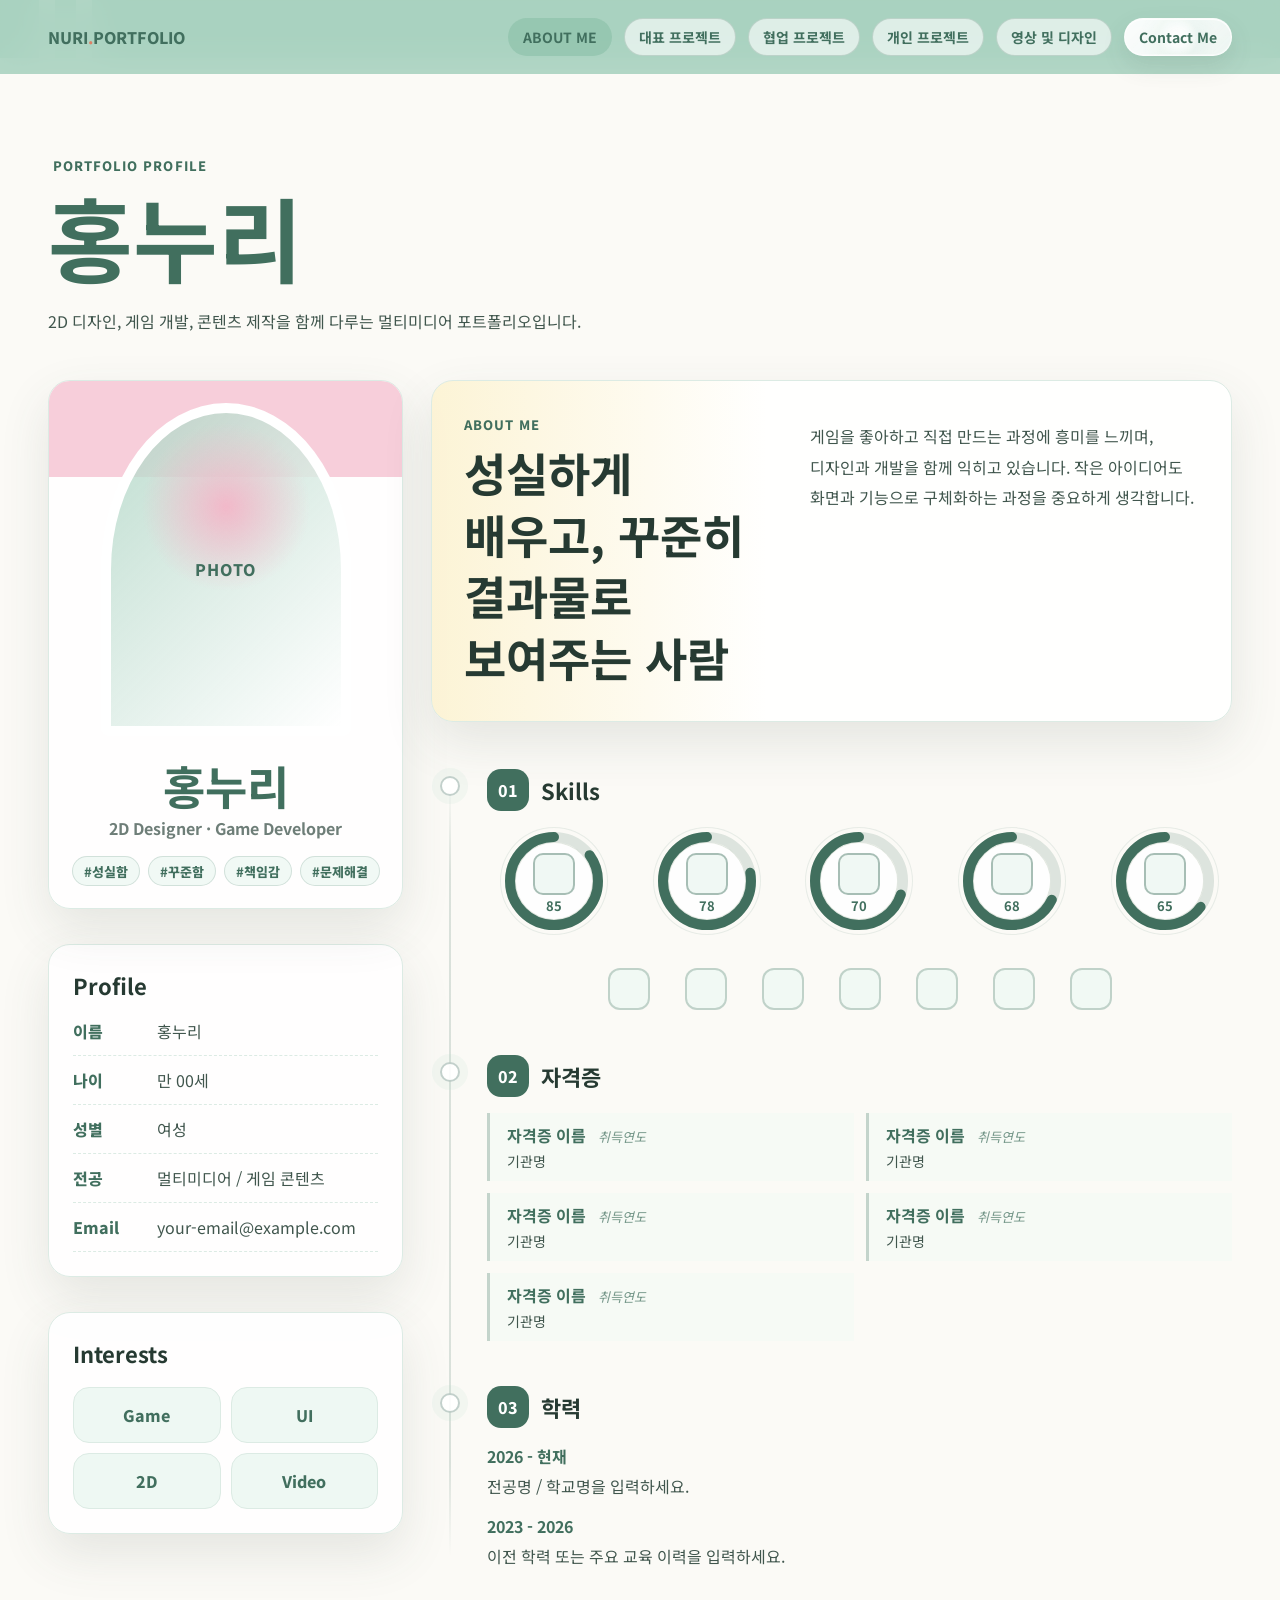
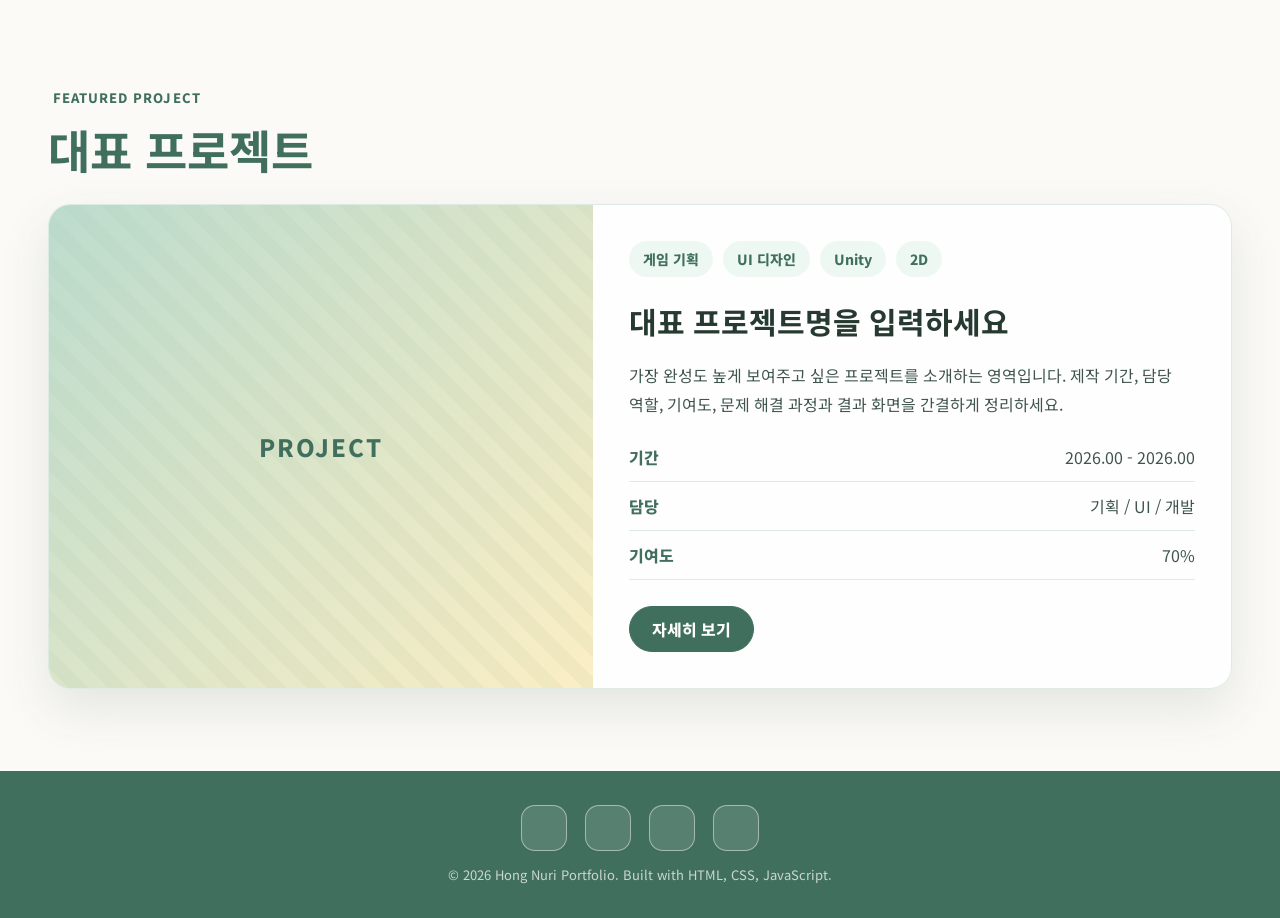
==== index.html @ 56e3cda2 "git init" ====
<!DOCTYPE html>
<html lang="ko">
<head>
  <meta charset="UTF-8" />
  <meta name="viewport" content="width=device-width, initial-scale=1.0" />
  <title>홍누리 Portfolio</title>
  <link rel="stylesheet" href="style.css" />
  <script src="script.js" defer></script>
</head>
<body>
  <header class="site-header" id="top">
    <nav class="nav">
      <a href="index.html" class="logo">NURI<span>.</span>PORTFOLIO</a>
      <button class="menu-toggle" type="button" aria-label="메뉴 열기">Menu</button>
      <ul class="nav-list">
        <li><a href="aboutMe.html" class="about-link">ABOUT ME</a></li>
        <li><a href="#featured">대표 프로젝트</a></li>
        <li><a href="team.html">협업 프로젝트</a></li>
        <li><a href="solo.html">개인 프로젝트</a></li>
        <li><a href="media.html">영상 및 디자인</a></li>
        <li><a href="contact.html" class="contact-shine">Contact Me</a></li>
      </ul>
    </nav>
  </header>

  <main>
    <section class="portfolio-board section-inner">
      <div class="board-heading reveal">
        <p class="eyebrow">Portfolio Profile</p>
        <h1>홍누리</h1>
        <p>2D 디자인, 게임 개발, 콘텐츠 제작을 함께 다루는 멀티미디어 포트폴리오입니다.</p>
      </div>

      <div class="profile-layout">
        <aside class="profile-column reveal" aria-label="인적사항">
          <div class="photo-card">
            <div class="photo-frame">
              <span>PHOTO</span>
            </div>
            <h2>홍누리</h2>
            <p class="role">2D Designer · Game Developer</p>
            <div class="profile-keywords" aria-label="성격 키워드">
              <span>#성실함</span>
              <span>#꾸준함</span>
              <span>#책임감</span>
              <span>#문제해결</span>
            </div>
          </div>

          <section class="side-card">
            <h3>Profile</h3>
            <dl class="profile-list">
              <div>
                <dt>이름</dt>
                <dd>홍누리</dd>
              </div>
              <div>
                <dt>나이</dt>
                <dd>만 00세</dd>
              </div>
              <div>
                <dt>성별</dt>
                <dd>여성</dd>
              </div>
              <div>
                <dt>전공</dt>
                <dd>멀티미디어 / 게임 콘텐츠</dd>
              </div>
              <div>
                <dt>Email</dt>
                <dd>your-email@example.com</dd>
              </div>
            </dl>
          </section>

          <section class="side-card interests">
            <h3>Interests</h3>
            <div class="icon-grid">
              <span>Game</span>
              <span>UI</span>
              <span>2D</span>
              <span>Video</span>
            </div>
          </section>
        </aside>

        <section class="content-column" aria-label="포트폴리오 요약">
          <article class="intro-card reveal">
            <div>
              <p class="eyebrow">About Me</p>
              <h2>성실하게 배우고, 꾸준히 결과물로 보여주는 사람</h2>
            </div>
            <p>
              게임을 좋아하고 직접 만드는 과정에 흥미를 느끼며, 디자인과 개발을 함께 익히고 있습니다.
              작은 아이디어도 화면과 기능으로 구체화하는 과정을 중요하게 생각합니다.
            </p>
          </article>

          <div class="profile-trail">
            <article class="trail-item skills reveal">
              <div class="card-title">
                <span>01</span>
                <h3>Skills</h3>
              </div>
              <div class="skill-rings" aria-label="프로그램별 스킬 숙련도">
                <div class="skill-ring" data-value="85">
                  <div class="ring-graph">
                    <svg class="ring-svg" viewBox="0 0 108 108" aria-hidden="true">
                      <circle class="ring-track" cx="54" cy="54" r="44"></circle>
                      <circle class="ring-progress" cx="54" cy="54" r="44"></circle>
                    </svg>
                    <span class="skill-icon"></span>
                    <b>85</b>
                  </div>
                </div>
                <div class="skill-ring" data-value="78">
                  <div class="ring-graph">
                    <svg class="ring-svg" viewBox="0 0 108 108" aria-hidden="true">
                      <circle class="ring-track" cx="54" cy="54" r="44"></circle>
                      <circle class="ring-progress" cx="54" cy="54" r="44"></circle>
                    </svg>
                    <span class="skill-icon"></span>
                    <b>78</b>
                  </div>
                </div>
                <div class="skill-ring" data-value="70">
                  <div class="ring-graph">
                    <svg class="ring-svg" viewBox="0 0 108 108" aria-hidden="true">
                      <circle class="ring-track" cx="54" cy="54" r="44"></circle>
                      <circle class="ring-progress" cx="54" cy="54" r="44"></circle>
                    </svg>
                    <span class="skill-icon"></span>
                    <b>70</b>
                  </div>
                </div>
                <div class="skill-ring" data-value="68">
                  <div class="ring-graph">
                    <svg class="ring-svg" viewBox="0 0 108 108" aria-hidden="true">
                      <circle class="ring-track" cx="54" cy="54" r="44"></circle>
                      <circle class="ring-progress" cx="54" cy="54" r="44"></circle>
                    </svg>
                    <span class="skill-icon"></span>
                    <b>68</b>
                  </div>
                </div>
                <div class="skill-ring" data-value="65">
                  <div class="ring-graph">
                    <svg class="ring-svg" viewBox="0 0 108 108" aria-hidden="true">
                      <circle class="ring-track" cx="54" cy="54" r="44"></circle>
                      <circle class="ring-progress" cx="54" cy="54" r="44"></circle>
                    </svg>
                    <span class="skill-icon"></span>
                    <b>65</b>
                  </div>
                </div>
              </div>
              <div class="skill-icon-row" aria-label="보조 프로그램 아이콘">
                <span class="tool-icon"></span>
                <span class="tool-icon"></span>
                <span class="tool-icon"></span>
                <span class="tool-icon"></span>
                <span class="tool-icon"></span>
                <span class="tool-icon"></span>
                <span class="tool-icon"></span>
              </div>
            </article>

            <article class="trail-item reveal">
              <div class="card-title">
                <span>02</span>
                <h3>자격증</h3>
              </div>
              <ul class="cert-list">
                <li>
                  <strong>자격증 이름</strong>
                  <span>취득연도</span>
                  <em>기관명</em>
                </li>
                <li>
                  <strong>자격증 이름</strong>
                  <span>취득연도</span>
                  <em>기관명</em>
                </li>
                <li>
                  <strong>자격증 이름</strong>
                  <span>취득연도</span>
                  <em>기관명</em>
                </li>
                <li>
                  <strong>자격증 이름</strong>
                  <span>취득연도</span>
                  <em>기관명</em>
                </li>
                <li>
                  <strong>자격증 이름</strong>
                  <span>취득연도</span>
                  <em>기관명</em>
                </li>
              </ul>
            </article>

            <article class="trail-item reveal">
              <div class="card-title">
                <span>03</span>
                <h3>학력</h3>
              </div>
              <ul class="clean-list">
                <li>
                  <strong>2026 - 현재</strong>
                  <span>전공명 / 학교명을 입력하세요.</span>
                </li>
                <li>
                  <strong>2023 - 2026</strong>
                  <span>이전 학력 또는 주요 교육 이력을 입력하세요.</span>
                </li>
              </ul>
            </article>

          </div>
        </section>
      </div>
    </section>

    <section class="featured-section section-inner reveal" id="featured">
      <div class="section-title">
        <p class="eyebrow">Featured Project</p>
        <h2>대표 프로젝트</h2>
      </div>
      <article class="featured-card">
        <div class="project-preview">
          <span>PROJECT</span>
        </div>
        <div class="project-content">
          <div class="chip-row">
            <span>게임 기획</span>
            <span>UI 디자인</span>
            <span>Unity</span>
            <span>2D</span>
          </div>
          <h3>대표 프로젝트명을 입력하세요</h3>
          <p>
            가장 완성도 높게 보여주고 싶은 프로젝트를 소개하는 영역입니다.
            제작 기간, 담당 역할, 기여도, 문제 해결 과정과 결과 화면을 간결하게 정리하세요.
          </p>
          <dl class="project-meta">
            <div>
              <dt>기간</dt>
              <dd>2026.00 - 2026.00</dd>
            </div>
            <div>
              <dt>담당</dt>
              <dd>기획 / UI / 개발</dd>
            </div>
            <div>
              <dt>기여도</dt>
              <dd>70%</dd>
            </div>
          </dl>
          <button class="btn primary detail-btn" type="button" data-project="featured">자세히 보기</button>
        </div>
      </article>
    </section>
  </main>

  <footer class="footer">
    <div class="footer-icons" aria-label="연락 링크">
      <button class="footer-icon copy-email" type="button" data-email="your-email@example.com" aria-label="이메일 복사"></button>
      <a class="footer-icon" href="#" aria-label="링크 1"></a>
      <a class="footer-icon" href="#" aria-label="링크 2"></a>
      <a class="footer-icon" href="#" aria-label="링크 3"></a>
    </div>
    <p class="copy-message" aria-live="polite"></p>
    <p class="copyright">© 2026 Hong Nuri Portfolio. Built with HTML, CSS, JavaScript.</p>
  </footer>

  <div class="modal" aria-hidden="true">
    <div class="modal-content" role="dialog" aria-modal="true" aria-labelledby="modal-title">
      <button class="modal-close" type="button" aria-label="닫기">×</button>
      <h2 id="modal-title">대표 프로젝트 상세</h2>
      <p>
        이곳에는 대표 프로젝트의 기획 의도, 제작 과정, 본인이 맡은 역할, 문제 해결 경험,
        결과 이미지와 회고를 정리하면 좋습니다.
      </p>
    </div>
  </div>
</body>
</html>
---- style.css ----
@import url('https://fonts.googleapis.com/css2?family=Noto+Sans+KR:wght@300;400;500;700;800&display=swap');

:root {
  --mint: #a9d2c0;
  --deep: #416f5e;
  --dark: #263a32;
  --text: #40564d;
  --soft: #eef8f3;
  --cream: #fbfaf6;
  --pink: #f3b6c8;
  --yellow: #f6dc81;
  --lavender: #bfc3e8;
  --line: #dcebe4;
  --white: #ffffff;
  --shadow: 0 20px 50px rgba(64, 86, 77, 0.12);
}

* {
  box-sizing: border-box;
}

::selection {
  background: rgba(38, 58, 50, 0.82);
  color: var(--white);
}

html {
  scroll-behavior: smooth;
}

body {
  margin: 0;
  font-family: 'Noto Sans KR', sans-serif;
  color: var(--text);
  background:
    linear-gradient(90deg, var(--mint) 0 39px, transparent 39px 55px, var(--mint) 55px 76px, transparent 76px 92px, var(--mint) 92px 100%) top / 100% 58px no-repeat,
    var(--cream);
  word-break: keep-all;
}

a {
  color: inherit;
  text-decoration: none;
}

button {
  font: inherit;
}

.site-header {
  position: sticky;
  top: 0;
  z-index: 20;
  background: rgba(169, 210, 192, 0.88);
  backdrop-filter: blur(16px);
}

.nav {
  display: flex;
  align-items: center;
  justify-content: space-between;
  max-width: 1240px;
  margin: 0 auto;
  padding: 18px 28px;
}

.logo {
  color: var(--deep);
  font-weight: 800;
  letter-spacing: 0;
}

.logo span {
  color: #de8065;
}

.nav-list {
  display: flex;
  gap: 12px;
  margin: 0;
  padding: 0;
  list-style: none;
  font-size: 14px;
  font-weight: 700;
}

.nav-list a {
  display: inline-flex;
  align-items: center;
  min-height: 38px;
  padding: 0 14px;
  border: 1px solid rgba(65, 111, 94, 0.22);
  border-radius: 999px;
  background: rgba(255, 255, 255, 0.62);
  color: var(--deep);
}

.nav-list a:hover {
  background: var(--white);
  box-shadow: 0 10px 22px rgba(64, 86, 77, 0.12);
}

.nav-list .about-link {
  border-color: transparent;
  background: rgba(143, 194, 171, 0.72);
  color: var(--deep);
}

.nav-list .about-link:hover {
  background: rgba(133, 184, 161, 0.82);
  color: var(--deep);
}

.nav-list .contact-shine {
  position: relative;
  overflow: hidden;
  border-color: rgba(255, 255, 255, 0.72);
  background:
    radial-gradient(
      circle at var(--shine-x, 50%) var(--shine-y, 50%),
      rgba(255, 255, 255, 1) 0,
      rgba(255, 255, 255, 0.82) 18%,
      rgba(255, 255, 255, 0.46) 36%,
      rgba(255, 255, 255, 0.64) 68%
    ),
    linear-gradient(135deg, rgba(255, 255, 255, 0.86), rgba(255, 255, 255, 0.42));
  color: var(--deep);
  box-shadow:
    inset 0 1px 0 rgba(255, 255, 255, 0.95),
    inset 0 -1px 0 rgba(255, 255, 255, 0.38),
    0 10px 24px rgba(64, 86, 77, 0.12);
}

.nav-list .contact-shine::after {
  content: '';
  position: absolute;
  inset: -45%;
  background: linear-gradient(
    115deg,
    transparent 38%,
    rgba(255, 255, 255, 0.83) 48%,
    transparent 58%
  );
  transform: translateX(-58%) rotate(8deg);
  animation: contactGlint 3.2s ease-in-out infinite;
  pointer-events: none;
}

.nav-list .contact-shine:hover {
  background:
    radial-gradient(
      circle at var(--shine-x, 50%) var(--shine-y, 50%),
      rgba(255, 255, 255, 1) 0,
      rgba(255, 255, 255, 0.92) 22%,
      rgba(255, 255, 255, 0.55) 46%,
      rgba(255, 255, 255, 0.78) 78%
    ),
    linear-gradient(135deg, rgba(255, 255, 255, 0.96), rgba(255, 255, 255, 0.5));
  box-shadow:
    inset 0 1px 0 rgba(255, 255, 255, 1),
    inset 0 -1px 0 rgba(255, 255, 255, 0.45),
    0 12px 30px rgba(64, 86, 77, 0.16);
}

@keyframes contactGlint {
  0%,
  58% {
    transform: translateX(-58%) rotate(8deg);
    opacity: 0;
  }

  68% {
    opacity: 0.77;
  }

  100% {
    transform: translateX(58%) rotate(8deg);
    opacity: 0;
  }
}

.menu-toggle {
  display: none;
  min-height: 38px;
  border: 1px solid rgba(65, 111, 94, 0.24);
  border-radius: 999px;
  background: var(--white);
  color: var(--deep);
  cursor: pointer;
  font-weight: 800;
}

.section-inner {
  max-width: 1240px;
  margin: 0 auto;
  padding: 82px 28px;
}

.portfolio-board {
  min-height: auto;
  padding-bottom: clamp(34px, 5vw, 70px);
}

.board-heading {
  margin-bottom: 44px;
}

.eyebrow {
  margin: 0 0 15px 5px;
  color: var(--deep);
  font-size: 13px;
  font-weight: 800;
  letter-spacing: 0.08em;
  text-transform: uppercase;
}

h1,
h2,
h3,
p {
  margin-top: 0;
}

h1 {
  margin-bottom: 25px;
  color: var(--deep);
  font-size: clamp(56px, 9vw, 92px);
  line-height: 1;
  letter-spacing: 0;
}

h2 {
  color: var(--dark);
  font-size: clamp(28px, 4vw, 46px);
  line-height: 1.18;
  letter-spacing: 0;
}

h3 {
  margin-bottom: 18px;
  color: var(--dark);
  font-size: 22px;
  letter-spacing: 0;
}

.board-heading p:last-child,
.intro-card p,
.project-content p {
  max-width: 760px;
  line-height: 1.8;
}

.profile-layout {
  display: grid;
  grid-template-columns: 355px 1fr;
  gap: 28px;
  align-items: start;
}

.profile-column,
.content-column {
  display: grid;
  gap: 35px;
}

.photo-card,
.side-card,
.intro-card,
.featured-card,
.modal-content {
  border: 1px solid var(--line);
  border-radius: 22px;
  background: rgba(255, 255, 255, 0.9);
  box-shadow: var(--shadow);
}

.photo-card {
  position: relative;
  overflow: hidden;
  padding: 22px;
  text-align: center;
}

.photo-card::before {
  content: '';
  position: absolute;
  inset: 0 0 auto;
  height: 96px;
  background: var(--pink);
  opacity: 0.65;
}

.photo-frame {
  position: relative;
  z-index: 1;
  display: grid;
  place-items: center;
  width: min(100%, 250px);
  aspect-ratio: 3 / 4;
  margin: 0 auto 22px;
  border: 10px solid var(--white);
  border-radius: 50% 50% 8px 8px;
  background:
    radial-gradient(circle at 50% 30%, rgba(243, 182, 200, 0.95), transparent 34%),
    linear-gradient(135deg, rgba(169, 210, 192, 0.75), rgba(255, 255, 255, 0.96));
  color: var(--deep);
  font-weight: 800;
  letter-spacing: 0.08em;
}

.photo-card h2 {
  margin-bottom: 4px;
  color: var(--deep);
}

.role {
  margin: 0;
  color: #6e7e78;
  font-weight: 700;
}

.profile-keywords {
  display: flex;
  flex-wrap: nowrap;
  justify-content: center;
  gap: 8px;
  margin-top: 16px;
  white-space: nowrap;
}

.profile-keywords span {
  display: inline-flex;
  align-items: center;
  min-height: 30px;
  padding: 0 11px;
  border: 1px solid rgba(65, 111, 94, 0.18);
  border-radius: 999px;
  background: rgba(238, 248, 243, 0.82);
  color: var(--deep);
  font-size: 13px;
  font-weight: 800;
}

@media (max-width: 420px) {
  .profile-keywords {
    gap: 5px;
  }

  .profile-keywords span {
    min-height: 28px;
    padding: 0 8px;
    font-size: 12px;
  }
}

.side-card {
  padding: 24px;
}

.profile-list {
  display: grid;
  gap: 12px;
  margin: 0;
}

.profile-list div {
  display: grid;
  grid-template-columns: 70px 1fr;
  gap: 14px;
  padding-bottom: 12px;
  border-bottom: 1px dashed var(--line);
}

.profile-list dt {
  color: var(--deep);
  font-weight: 800;
}

.profile-list dd {
  margin: 0;
}

.icon-grid {
  display: grid;
  grid-template-columns: repeat(2, 1fr);
  gap: 10px;
}

.icon-grid span {
  display: grid;
  place-items: center;
  min-height: 56px;
  border: 1px solid var(--line);
  border-radius: 16px;
  background: var(--soft);
  color: var(--deep);
  font-weight: 800;
}

.intro-card {
  display: grid;
  grid-template-columns: 0.9fr 1.1fr;
  gap: 28px;
  align-items: start;
  padding: 32px;
  background:
    linear-gradient(90deg, rgba(246, 220, 129, 0.32), transparent 42%),
    rgba(255, 255, 255, 0.92);
}

.intro-card h2 {
  margin-bottom: 0;
  padding-top: 6px;
  line-height: 1.34;
}

.intro-card p {
  margin: 0;
}

.intro-card > p {
  padding-top: 8px;
  line-height: 1.92;
}

.profile-trail {
  position: relative;
  display: grid;
  gap: 37px;
  padding: 10px 0 12px 56px;
}

.profile-trail::before {
  content: '';
  position: absolute;
  left: 18px;
  top: 24px;
  bottom: 30px;
  width: 2px;
  border-radius: 999px;
  background: linear-gradient(
    180deg,
    rgba(65, 111, 94, 0),
    rgba(65, 111, 94, 0.18) 12%,
    rgba(65, 111, 94, 0.18) 88%,
    rgba(65, 111, 94, 0)
  );
}

.trail-item {
  position: relative;
  padding: 2px 0 6px;
}

.trail-item::before {
  content: '';
  position: absolute;
  left: -47px;
  top: 9px;
  width: 16px;
  height: 16px;
  border: 2px solid rgba(65, 111, 94, 0.32);
  border-radius: 50%;
  background: rgba(255, 255, 255, 0.88);
  box-shadow: 0 0 0 8px rgba(169, 210, 192, 0.12);
}

.card-title {
  display: flex;
  align-items: center;
  gap: 12px;
  margin-bottom: 16px;
}

.card-title span {
  display: grid;
  place-items: center;
  width: 42px;
  height: 42px;
  border-radius: 14px;
  background: var(--deep);
  color: var(--white);
  font-weight: 800;
}

.card-title h3 {
  margin: 0;
}

.trail-item .clean-list,
.trail-item .keyword-row,
.trail-item.skills {
  max-width: 760px;
}

.skill-rings {
  display: grid;
  grid-template-columns: repeat(5, minmax(92px, 1fr));
  gap: 18px;
}

.skill-ring {
  --progress: 0;
  display: grid;
  justify-items: center;
  text-align: center;
}

.ring-graph {
  position: relative;
  width: 108px;
  aspect-ratio: 1;
  display: grid;
  grid-template-rows: auto auto;
  place-items: center;
  align-content: center;
  gap: 8px;
  border-radius: 50%;
  background: var(--cream);
  box-shadow: inset 0 0 0 1px rgba(65, 111, 94, 0.1);
}

.ring-graph::before {
  content: '';
  position: absolute;
  inset: 16px;
  border-radius: 50%;
  background: rgba(255, 255, 255, 0.86);
  box-shadow: 0 0 0 1px rgba(65, 111, 94, 0.14);
}

.ring-svg {
  position: absolute;
  inset: 0;
  width: 100%;
  height: 100%;
}

.ring-track,
.ring-progress {
  fill: none;
  stroke-width: 10;
}

.ring-track {
  stroke: rgba(65, 111, 94, 0.16);
}

.ring-progress {
  stroke: var(--deep);
  stroke-linecap: round;
  transform: rotate(-90deg) scaleY(-1);
  transform-origin: 54px 54px;
}

.skill-icon,
.ring-graph b {
  position: relative;
  z-index: 1;
}

.skill-icon {
  display: grid;
  place-items: center;
  width: 42px;
  aspect-ratio: 1;
  margin-top: 3px;
  border: 2px solid rgba(65, 111, 94, 0.42);
  border-radius: 10px;
  background: rgba(238, 248, 243, 0.88);
  color: var(--deep);
  font-weight: 800;
  line-height: 1;
}

.skill-icon img {
  width: 100%;
  height: 100%;
  object-fit: contain;
  display: block;
}

.ring-graph b {
  color: var(--deep);
  font-size: 13px;
  line-height: 1;
  margin-top: -4px;
}

.skill-icon-row {
  display: flex;
  flex-wrap: wrap;
  justify-content: center;
  gap: 35px;
  margin-top: 33px;
}

.tool-icon {
  display: block;
  width: 42px;
  aspect-ratio: 1;
  border: 2px solid rgba(65, 111, 94, 0.28);
  border-radius: 12px;
  background: rgba(238, 248, 243, 0.72);
}

.tool-icon img {
  width: 100%;
  height: 100%;
  object-fit: contain;
  display: block;
}

.clean-list {
  display: grid;
  gap: 16px;
  margin: 0;
  padding: 0;
  list-style: none;
}

.clean-list li {
  display: grid;
  gap: 6px;
}

.clean-list strong {
  color: var(--deep);
}

.cert-list {
  display: grid;
  grid-template-columns: repeat(2, minmax(0, 1fr));
  gap: 12px;
  margin: 0;
  padding: 0;
  list-style: none;
}

.cert-list li {
  display: flex;
  flex-wrap: wrap;
  gap: 4px 12px;
  align-items: baseline;
  padding: 10px 14px;
  border-left: 3px solid rgba(65, 111, 94, 0.28);
  background: rgba(238, 248, 243, 0.42);
}

.cert-list strong {
  color: var(--deep);
  padding-left: 3px;
}

.cert-list span,
.cert-list em {
  color: var(--text);
  font-size: 14px;
  font-style: normal;
}

.cert-list span {
  color: rgba(65, 111, 94, 0.72);
  font-size: 13px;
  font-style: italic;
  font-weight: 400;
}

.cert-list em {
  flex-basis: 100%;
  padding-left: 3px;
}

.keyword-row,
.chip-row {
  display: flex;
  flex-wrap: wrap;
  gap: 10px;
}

.keyword-row span,
.chip-row span {
  display: inline-flex;
  align-items: center;
  min-height: 36px;
  padding: 0 14px;
  border-radius: 999px;
  background: var(--soft);
  color: var(--deep);
  font-size: 14px;
  font-weight: 800;
}

.featured-section {
  padding-top: clamp(20px, 3vw, 42px);
}

.section-title {
  margin-bottom: 28px;
}

.section-title h2 {
  margin-bottom: 0;
  color: var(--deep);
}

.featured-card {
  display: grid;
  grid-template-columns: 0.92fr 1.08fr;
  overflow: hidden;
}

.project-preview {
  display: grid;
  place-items: center;
  min-height: 430px;
  background:
    linear-gradient(135deg, rgba(169, 210, 192, 0.78), rgba(246, 220, 129, 0.46)),
    repeating-linear-gradient(45deg, transparent, transparent 14px, rgba(65, 111, 94, 0.08) 14px, rgba(65, 111, 94, 0.08) 28px);
  color: var(--deep);
  font-size: 24px;
  font-weight: 800;
  letter-spacing: 0.08em;
}

.project-content {
  padding: 36px;
}

.project-content h3 {
  margin-top: 22px;
  font-size: 30px;
}

.project-meta {
  display: grid;
  gap: 12px;
  margin: 26px 0;
}

.project-meta div {
  display: flex;
  justify-content: space-between;
  gap: 20px;
  padding-bottom: 12px;
  border-bottom: 1px solid var(--line);
}

.project-meta dt {
  color: var(--deep);
  font-weight: 800;
}

.project-meta dd {
  margin: 0;
}

.btn,
.copy-email {
  display: inline-flex;
  align-items: center;
  justify-content: center;
  min-height: 46px;
  padding: 0 22px;
  border: 1px solid var(--deep);
  border-radius: 999px;
  cursor: pointer;
  font-weight: 800;
  transition: transform 0.2s ease, box-shadow 0.2s ease;
}

.btn:hover,
.copy-email:hover {
  transform: translateY(-3px);
  box-shadow: var(--shadow);
}

.primary,
.copy-email {
  background: var(--deep);
  color: var(--white);
}

.footer {
  display: grid;
  justify-items: center;
  gap: 14px;
  padding: 34px 24px;
  background: var(--deep);
  color: var(--white);
}

.footer-icons {
  display: flex;
  align-items: center;
  justify-content: center;
  gap: 18px;
}

.footer-icon {
  display: grid;
  place-items: center;
  width: 46px;
  aspect-ratio: 1;
  padding: 0;
  border: 1px solid rgba(255, 255, 255, 0.45);
  border-radius: 14px;
  background: rgba(255, 255, 255, 0.12);
  cursor: pointer;
  transition: transform 0.2s ease, background 0.2s ease, box-shadow 0.2s ease;
}

.footer-icon:hover {
  transform: translateY(-3px);
  background: rgba(255, 255, 255, 0.2);
  box-shadow: 0 14px 28px rgba(38, 58, 50, 0.28);
}

.footer-icon img {
  width: 100%;
  height: 100%;
  object-fit: contain;
  display: block;
}

.copy-message {
  position: fixed;
  left: 50%;
  bottom: 28px;
  z-index: 60;
  min-height: 42px;
  display: inline-flex;
  align-items: center;
  justify-content: center;
  padding: 0 18px;
  border: 1px solid rgba(255, 255, 255, 0.42);
  border-radius: 999px;
  background: rgba(38, 58, 50, 0.74);
  box-shadow: 0 18px 38px rgba(38, 58, 50, 0.18);
  transform: translate(-50%, 14px);
  opacity: 0;
  pointer-events: none;
  margin: 0;
  color: var(--soft);
  text-align: center;
  font-weight: 800;
  transition: opacity 0.38s ease, transform 0.38s ease;
}

.copy-message.is-visible {
  transform: translate(-50%, 0);
  opacity: 1;
}

.copyright {
  margin: 0;
  color: rgba(255, 255, 255, 0.72);
  font-size: 13px;
}

.modal {
  position: fixed;
  inset: 0;
  z-index: 50;
  display: none;
  align-items: center;
  justify-content: center;
  padding: 24px;
  background: rgba(38, 58, 50, 0.55);
}

.modal.is-open {
  display: flex;
}

.modal-content {
  position: relative;
  width: min(100%, 620px);
  padding: 42px;
}

.modal-content p {
  line-height: 1.8;
}

.modal-close {
  position: absolute;
  top: 18px;
  right: 18px;
  width: 38px;
  height: 38px;
  border: 0;
  border-radius: 50%;
  background: var(--soft);
  color: var(--deep);
  font-size: 24px;
  cursor: pointer;
}

.reveal {
  opacity: 0;
  transform: translateY(26px);
  transition: opacity 0.65s ease, transform 0.65s ease;
}

.reveal.is-visible {
  opacity: 1;
  transform: translateY(0);
}

@media (max-width: 980px) {
  .menu-toggle {
    display: inline-flex;
    align-items: center;
    justify-content: center;
    padding: 0 16px;
  }

  .nav-list {
    position: absolute;
    top: 70px;
    right: 24px;
    display: none;
    flex-direction: column;
    width: min(300px, calc(100vw - 48px));
    padding: 16px;
    border: 1px solid var(--line);
    border-radius: 22px;
    background: var(--white);
    box-shadow: var(--shadow);
  }

  .nav-list.is-open {
    display: flex;
  }

  .profile-layout,
  .intro-card,
  .featured-card {
    grid-template-columns: 1fr;
  }

  .profile-column {
    grid-template-columns: repeat(2, minmax(0, 1fr));
  }

  .photo-card {
    grid-row: span 2;
  }
}

@media (max-width: 680px) {
  body {
    background:
      linear-gradient(180deg, var(--mint) 0 56px, transparent 56px 100%) top / 100% 56px no-repeat,
      var(--cream);
  }

  .nav {
    padding: 14px 18px;
  }

  .section-inner {
    padding: 58px 18px;
  }

  .board-heading {
    margin-bottom: 28px;
  }

  .profile-column,
  .project-meta div {
    flex-direction: column;
    align-items: flex-start;
  }

  .copy-message {
    text-align: left;
  }
}

@media (max-width: 560px) {
  .skill-rings {
    grid-template-columns: repeat(2, minmax(108px, 1fr));
  }

  .cert-list {
    grid-template-columns: 1fr;
  }
}
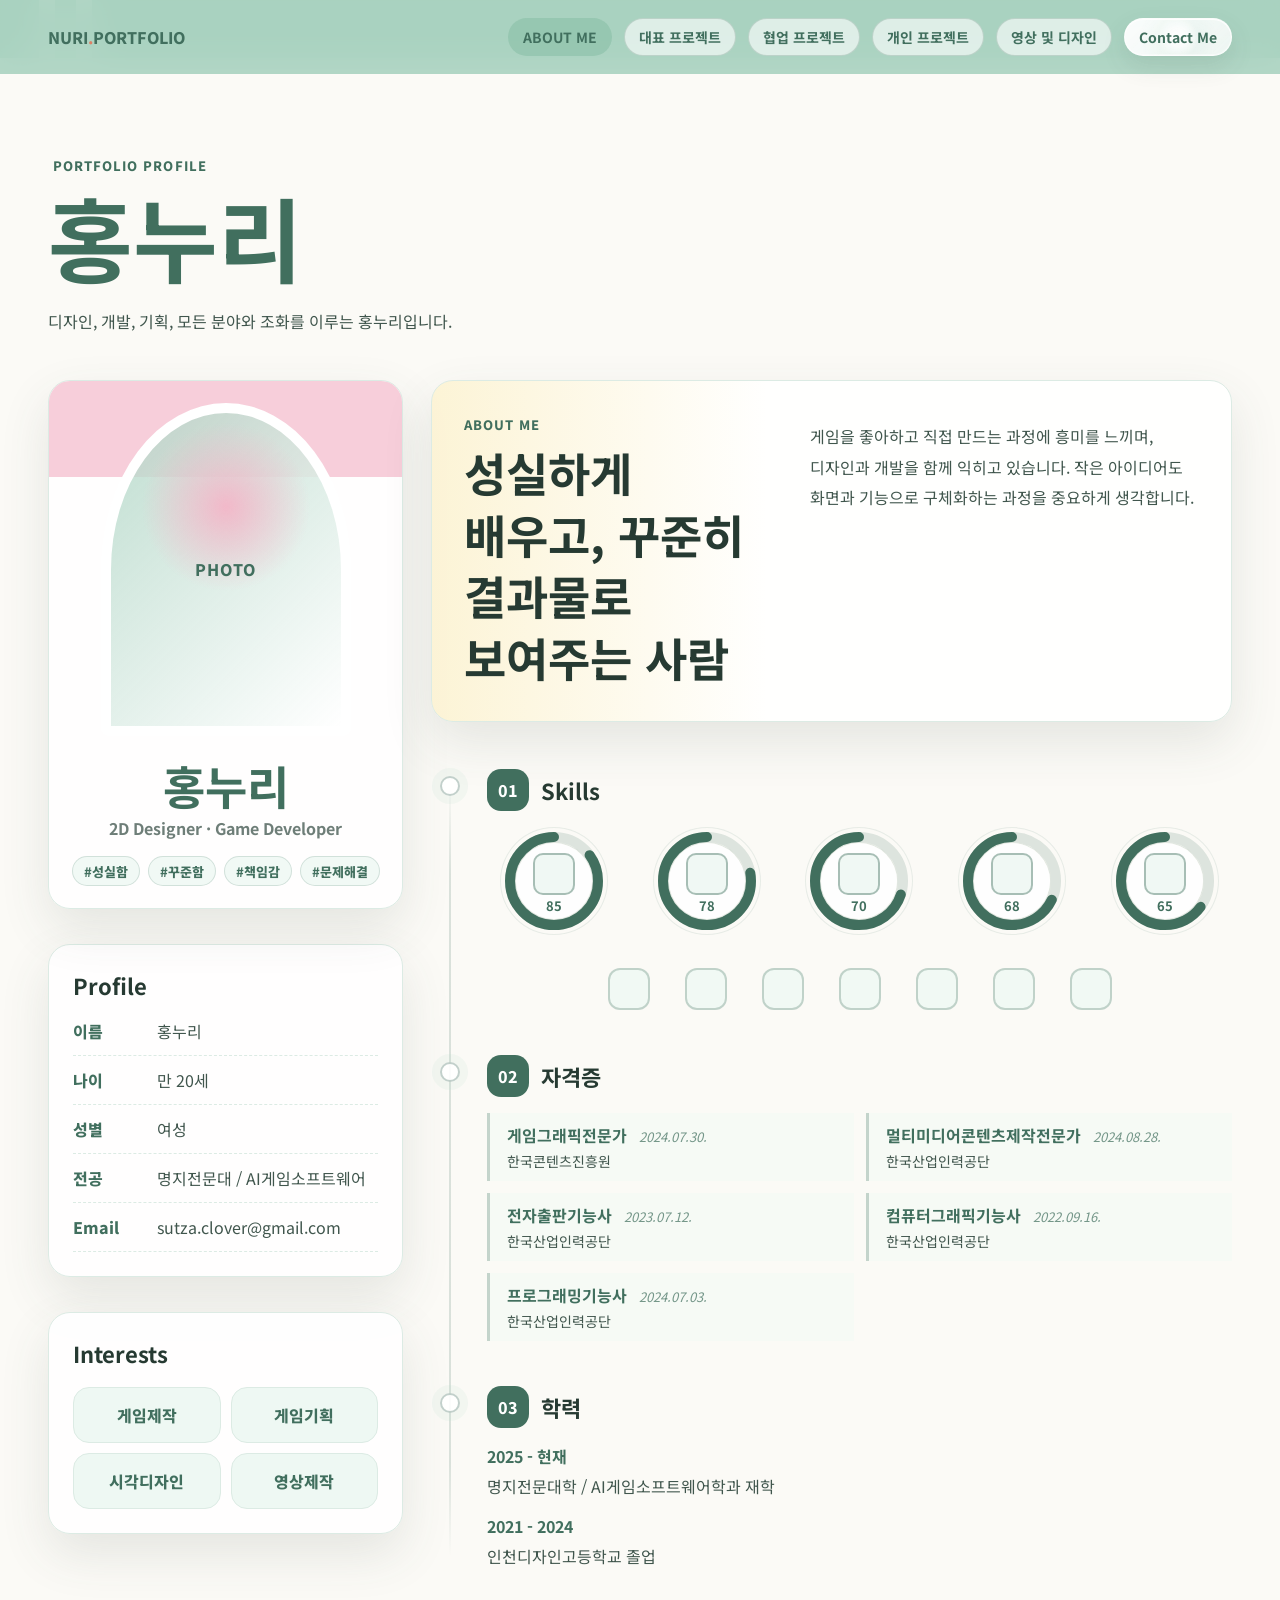
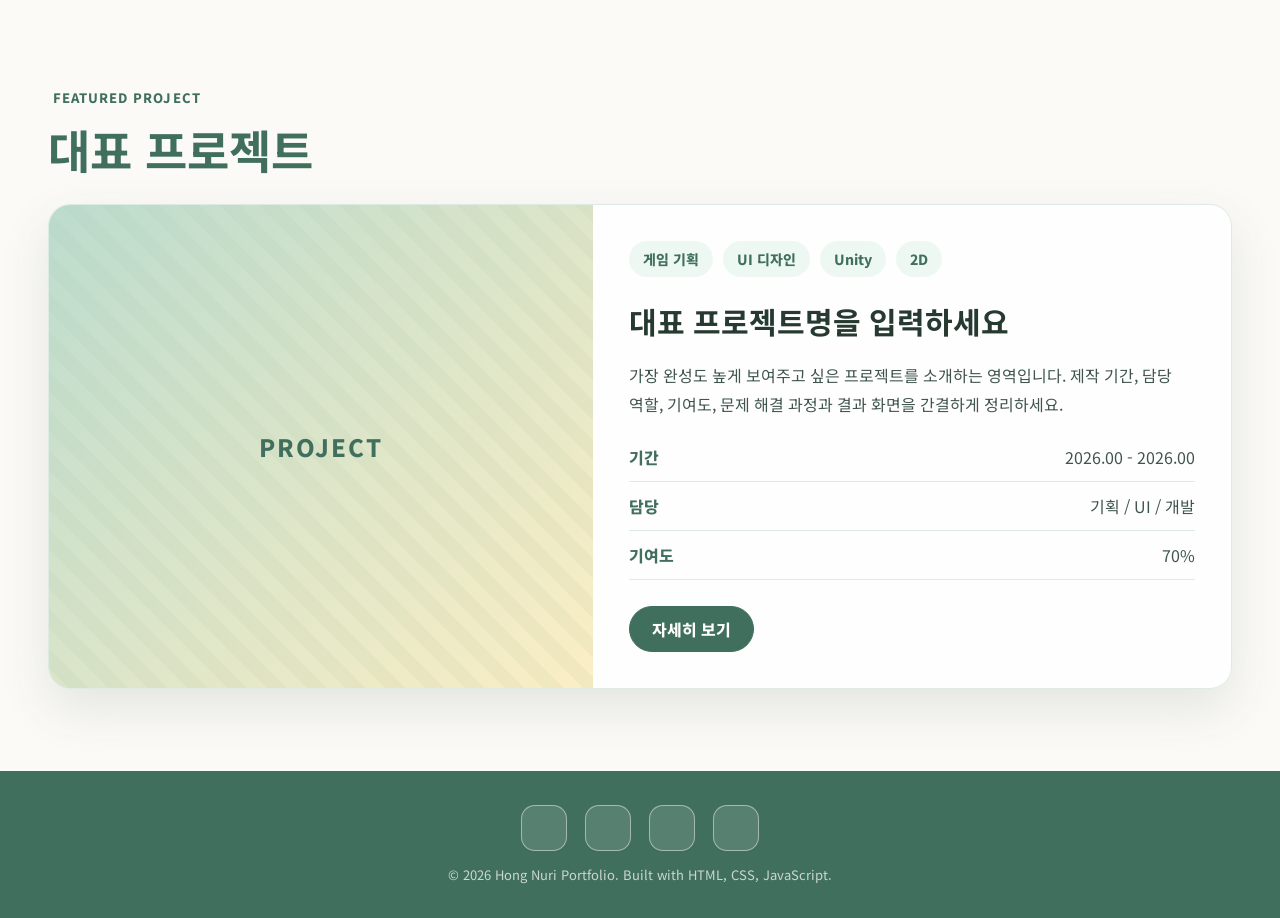
==== commit 74532e9e: "Config_Informatioin" ====
--- a/index.html
+++ b/index.html
@@ -28,7 +28,7 @@
       <div class="board-heading reveal">
         <p class="eyebrow">Portfolio Profile</p>
         <h1>홍누리</h1>
-        <p>2D 디자인, 게임 개발, 콘텐츠 제작을 함께 다루는 멀티미디어 포트폴리오입니다.</p>
+        <p>디자인, 개발, 기획, 모든 분야와 조화를 이루는 홍누리입니다.</p>
       </div>
 
       <div class="profile-layout">
@@ -56,7 +56,7 @@
               </div>
               <div>
                 <dt>나이</dt>
-                <dd>만 00세</dd>
+                <dd>만 20세</dd>
               </div>
               <div>
                 <dt>성별</dt>
@@ -64,11 +64,11 @@
               </div>
               <div>
                 <dt>전공</dt>
-                <dd>멀티미디어 / 게임 콘텐츠</dd>
+                <dd>명지전문대 / AI게임소프트웨어</dd>
               </div>
               <div>
                 <dt>Email</dt>
-                <dd>your-email@example.com</dd>
+                <dd>sutza.clover@gmail.com</dd>
               </div>
             </dl>
           </section>
@@ -76,10 +76,10 @@
           <section class="side-card interests">
             <h3>Interests</h3>
             <div class="icon-grid">
-              <span>Game</span>
-              <span>UI</span>
-              <span>2D</span>
-              <span>Video</span>
+              <span>게임제작</span>
+              <span>게임기획</span>
+              <span>시각디자인</span>
+              <span>영상제작</span>
             </div>
           </section>
         </aside>
@@ -172,29 +172,29 @@
               </div>
               <ul class="cert-list">
                 <li>
-                  <strong>자격증 이름</strong>
-                  <span>취득연도</span>
-                  <em>기관명</em>
-                </li>
-                <li>
-                  <strong>자격증 이름</strong>
-                  <span>취득연도</span>
-                  <em>기관명</em>
-                </li>
-                <li>
-                  <strong>자격증 이름</strong>
-                  <span>취득연도</span>
-                  <em>기관명</em>
-                </li>
-                <li>
-                  <strong>자격증 이름</strong>
-                  <span>취득연도</span>
-                  <em>기관명</em>
-                </li>
-                <li>
-                  <strong>자격증 이름</strong>
-                  <span>취득연도</span>
-                  <em>기관명</em>
+                  <strong>게임그래픽전문가</strong>
+                  <span>2024.07.30.</span>
+                  <em>한국콘텐츠진흥원</em>
+                </li>
+                <li>
+                  <strong>멀티미디어콘텐츠제작전문가</strong>
+                  <span>2024.08.28.</span>
+                  <em>한국산업인력공단</em>
+                </li>
+                <li>
+                  <strong>전자출판기능사</strong>
+                  <span>2023.07.12.</span>
+                  <em>한국산업인력공단</em>
+                </li>
+                <li>
+                  <strong>컴퓨터그래픽기능사</strong>
+                  <span>2022.09.16.</span>
+                  <em>한국산업인력공단</em>
+                </li>
+                <li>
+                  <strong>프로그래밍기능사</strong>
+                  <span>2024.07.03.</span>
+                  <em>한국산업인력공단</em>
                 </li>
               </ul>
             </article>
@@ -206,12 +206,12 @@
               </div>
               <ul class="clean-list">
                 <li>
-                  <strong>2026 - 현재</strong>
-                  <span>전공명 / 학교명을 입력하세요.</span>
-                </li>
-                <li>
-                  <strong>2023 - 2026</strong>
-                  <span>이전 학력 또는 주요 교육 이력을 입력하세요.</span>
+                  <strong>2025 - 현재</strong>
+                  <span>명지전문대학 / AI게임소프트웨어학과 재학</span>
+                </li>
+                <li>
+                  <strong>2021 - 2024</strong>
+                  <span>인천디자인고등학교 졸업</span>
                 </li>
               </ul>
             </article>
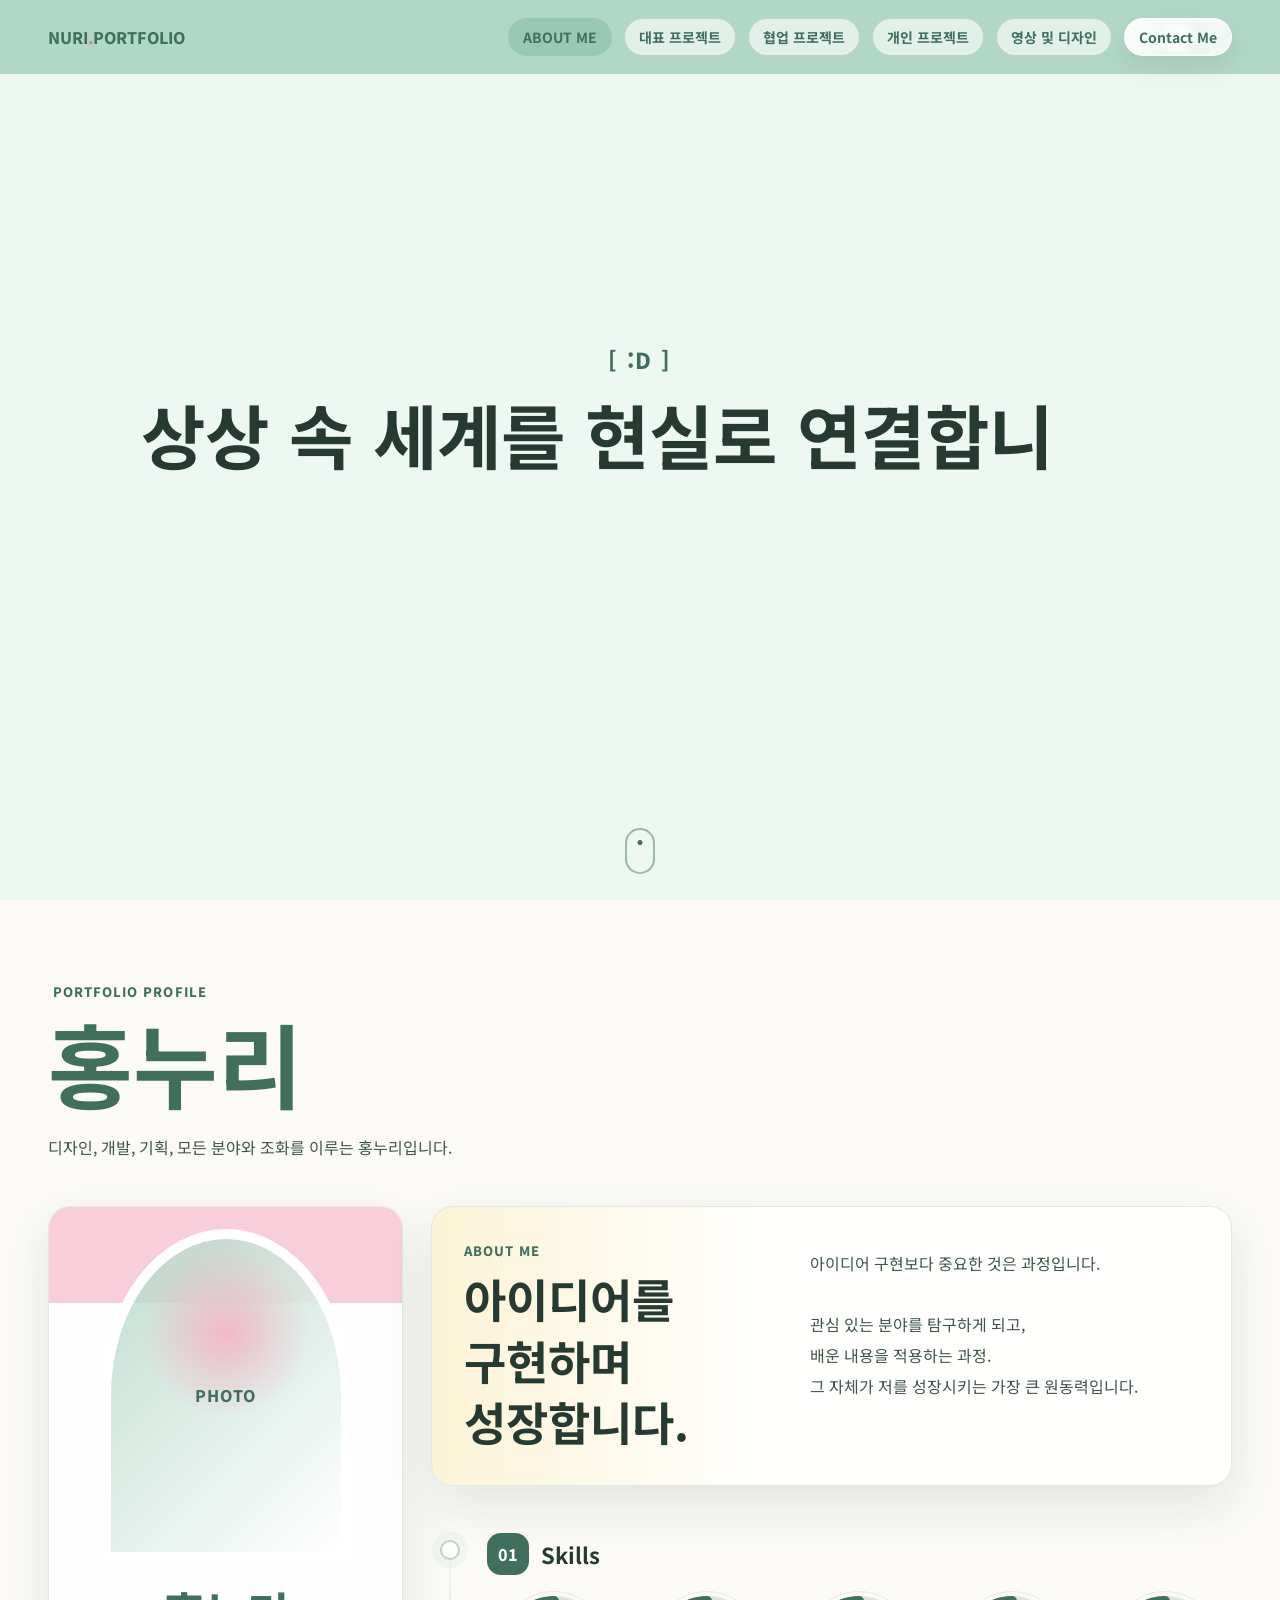
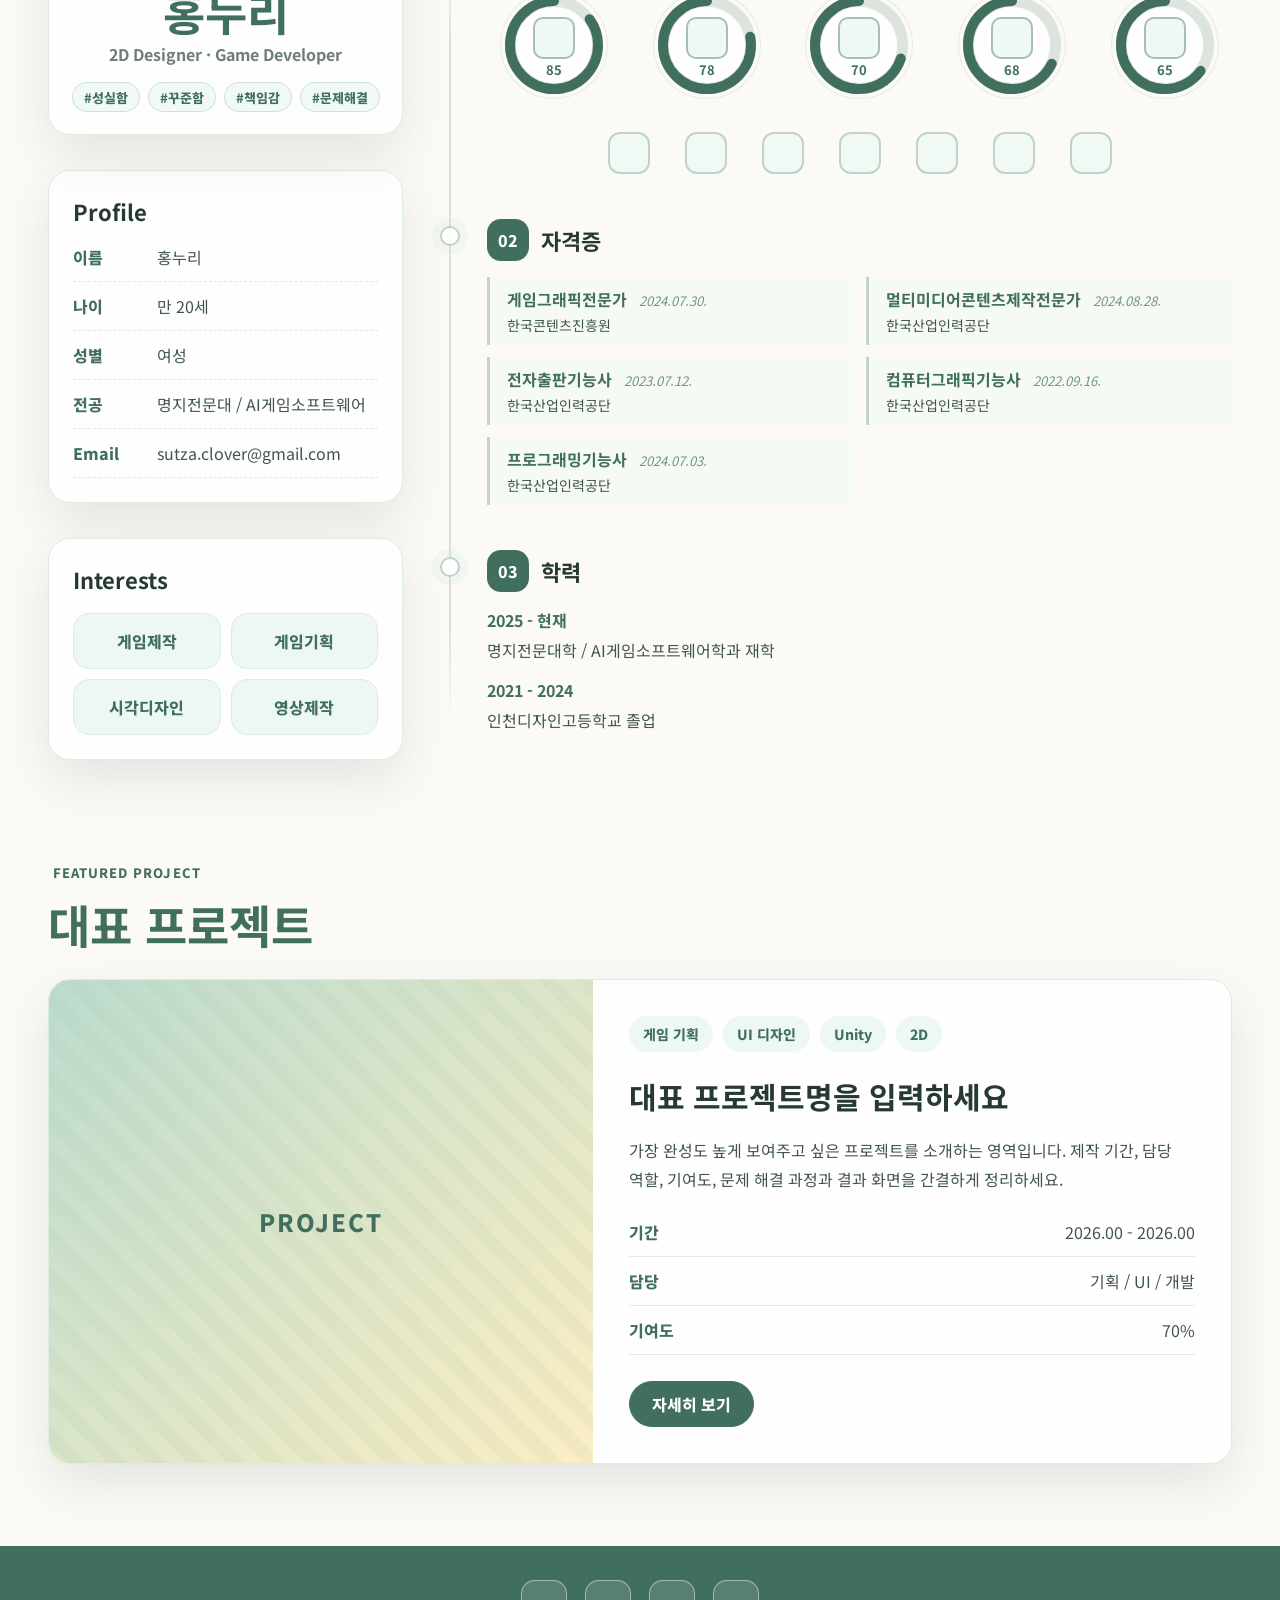
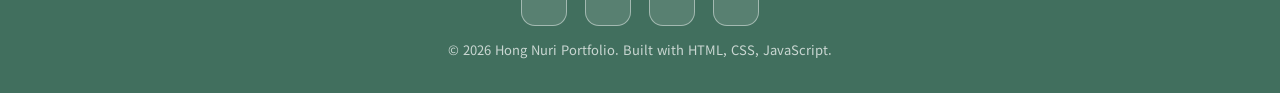
==== commit 8a45c13c: "add_coopProject" ====
--- a/index.html
+++ b/index.html
@@ -8,6 +8,13 @@
   <script src="script.js" defer></script>
 </head>
 <body>
+  <section class="intro-banner" aria-label="Portfolio introduction">
+    <div class="intro-banner__content">
+      <p>[ :D ]</p>
+      <h1>상상 속 세계를 현실로 연결합니다.</h1>
+    </div>
+  </section>
+
   <header class="site-header" id="top">
     <nav class="nav">
       <a href="index.html" class="logo">NURI<span>.</span>PORTFOLIO</a>
@@ -15,7 +22,7 @@
       <ul class="nav-list">
         <li><a href="aboutMe.html" class="about-link">ABOUT ME</a></li>
         <li><a href="#featured">대표 프로젝트</a></li>
-        <li><a href="team.html">협업 프로젝트</a></li>
+        <li><a href="coopProject.html">협업 프로젝트</a></li>
         <li><a href="solo.html">개인 프로젝트</a></li>
         <li><a href="media.html">영상 및 디자인</a></li>
         <li><a href="contact.html" class="contact-shine">Contact Me</a></li>
@@ -88,11 +95,13 @@
           <article class="intro-card reveal">
             <div>
               <p class="eyebrow">About Me</p>
-              <h2>성실하게 배우고, 꾸준히 결과물로 보여주는 사람</h2>
+              <h2>아이디어를 구현하며 성장합니다.</h2>
             </div>
             <p>
-              게임을 좋아하고 직접 만드는 과정에 흥미를 느끼며, 디자인과 개발을 함께 익히고 있습니다.
-              작은 아이디어도 화면과 기능으로 구체화하는 과정을 중요하게 생각합니다.
+              <!-- 새로운 아이디어를 떠올리는 것,<br/> 그것을 실제로 구현하는 과정.<br/><br/> -->
+              아이디어 구현보다 중요한 것은 과정입니다.<br/><br/>
+
+              관심 있는 분야를 탐구하게 되고,<br/>배운 내용을 적용하는 과정.<br/>그 자체가 저를 성장시키는 가장 큰 원동력입니다.<br/>
             </p>
           </article>
 
--- a/style.css
+++ b/style.css
@@ -13,6 +13,7 @@
   --line: #dcebe4;
   --white: #ffffff;
   --shadow: 0 20px 50px rgba(64, 86, 77, 0.12);
+  --header-height: 72px;
 }
 
 * {
@@ -26,10 +27,12 @@
 
 html {
   scroll-behavior: smooth;
+  scroll-padding-top: var(--header-height);
 }
 
 body {
   margin: 0;
+  padding-top: var(--header-height);
   font-family: 'Noto Sans KR', sans-serif;
   color: var(--text);
   background:
@@ -38,6 +41,169 @@
   word-break: keep-all;
 }
 
+body.has-intro {
+  padding-top: 0;
+}
+
+.intro-banner {
+  position: relative;
+  display: grid;
+  place-items: center;
+  min-height: calc(100vh - var(--header-height));
+  padding: 32px;
+  overflow: hidden;
+  background: var(--soft);
+}
+
+body.has-intro .intro-banner {
+  min-height: 100vh;
+}
+
+.intro-banner::after {
+  content: '';
+  position: absolute;
+  left: 50%;
+  bottom: 26px;
+  width: 26px;
+  height: 42px;
+  border: 2px solid rgba(65, 111, 94, 0.48);
+  border-radius: 999px;
+  transform: translateX(-50%);
+  transition: opacity 0.75s ease, transform 0.75s ease;
+}
+
+.intro-banner::before {
+  content: '';
+  position: absolute;
+  left: 50%;
+  bottom: 55px;
+  z-index: 1;
+  width: 5px;
+  height: 5px;
+  border-radius: 50%;
+  background: var(--deep);
+  transform: translateX(-50%);
+  animation: bannerWheel 1.7s ease-in-out infinite;
+  transition: opacity 0.75s ease;
+}
+
+body.has-intro:not(.intro-ready) .intro-banner::after,
+body.has-intro:not(.intro-ready) .intro-banner::before {
+  opacity: 0;
+  pointer-events: none;
+}
+
+body.has-intro:not(.intro-ready) .intro-banner::after {
+  transform: translate(-50%, 16px);
+}
+
+body.has-intro:not(.intro-ready) .intro-banner::before {
+  animation: none;
+}
+
+.intro-banner__content {
+  position: relative;
+  z-index: 1;
+  top: -5%;
+  width: min(100%, 1080px);
+  text-align: center;
+}
+
+.intro-banner__content p {
+  margin: 0 0 20px;
+  color: var(--deep);
+  font-size: clamp(15px, 2vw, 22px);
+  font-weight: 800;
+  letter-spacing: 0.08em;
+  text-transform: uppercase;
+}
+
+.intro-banner__content h1 {
+  margin: 0;
+  color: var(--dark);
+  font-size: clamp(42px, 9vw, 70px);
+  line-height: 1.12;
+}
+
+.intro-banner__content p,
+.intro-banner__content h1 {
+  opacity: 0;
+  transform: translateY(28px);
+  transition: opacity 1.35s ease, transform 1.35s ease;
+}
+
+.intro-banner__content .intro-text-line.is-visible {
+  opacity: 1;
+  transform: translateY(0);
+}
+
+.intro-banner__content .intro-text-line.is-active::after {
+  content: '';
+  display: inline-block;
+  width: 2px;
+  height: 0.9em;
+  margin-left: 6px;
+  background: rgba(65, 111, 94, 0.72);
+  vertical-align: -0.08em;
+  animation: caretBlink 0.8s steps(1) infinite;
+}
+
+.intro-banner__content .intro-text-line.is-complete::after {
+  opacity: 0;
+  animation: none;
+}
+
+.intro-banner__content .intro-char {
+  display: inline-block;
+  opacity: 0;
+  transform: translateY(0.42em);
+  will-change: opacity, transform;
+}
+
+.intro-banner__content .intro-char.is-visible {
+  animation: introCharRise 0.82s cubic-bezier(0.22, 1, 0.36, 1) forwards;
+}
+
+@keyframes bannerWheel {
+  0% {
+    opacity: 0;
+    transform: translate(-50%, 0);
+  }
+
+  35% {
+    opacity: 1;
+  }
+
+  100% {
+    opacity: 0;
+    transform: translate(-50%, 15px);
+  }
+}
+
+@keyframes caretBlink {
+  0%,
+  49% {
+    opacity: 1;
+  }
+
+  50%,
+  100% {
+    opacity: 0;
+  }
+}
+
+@keyframes introCharRise {
+  0% {
+    opacity: 0;
+    transform: translateY(0.42em);
+  }
+
+  100% {
+    opacity: 1;
+    transform: translateY(0);
+  }
+}
+
 a {
   color: inherit;
   text-decoration: none;
@@ -48,11 +214,23 @@
 }
 
 .site-header {
-  position: sticky;
+  position: fixed;
   top: 0;
-  z-index: 20;
+  left: 0;
+  right: 0;
+  z-index: 1000;
+  min-height: var(--header-height);
   background: rgba(169, 210, 192, 0.88);
   backdrop-filter: blur(16px);
+  transform: translateY(0);
+  opacity: 1;
+  transition: opacity 1.15s ease, transform 1.15s cubic-bezier(0.22, 1, 0.36, 1);
+}
+
+body.has-intro:not(.intro-ready) .site-header {
+  opacity: 0;
+  transform: translateY(-100%);
+  pointer-events: none;
 }
 
 .nav {
@@ -419,7 +597,7 @@
 }
 
 .intro-card > p {
-  padding-top: 8px;
+  padding-top: 9px;
   line-height: 1.92;
 }
 
@@ -950,6 +1128,10 @@
 }
 
 @media (max-width: 680px) {
+  :root {
+    --header-height: 58px;
+  }
+
   body {
     background:
       linear-gradient(180deg, var(--mint) 0 56px, transparent 56px 100%) top / 100% 56px no-repeat,
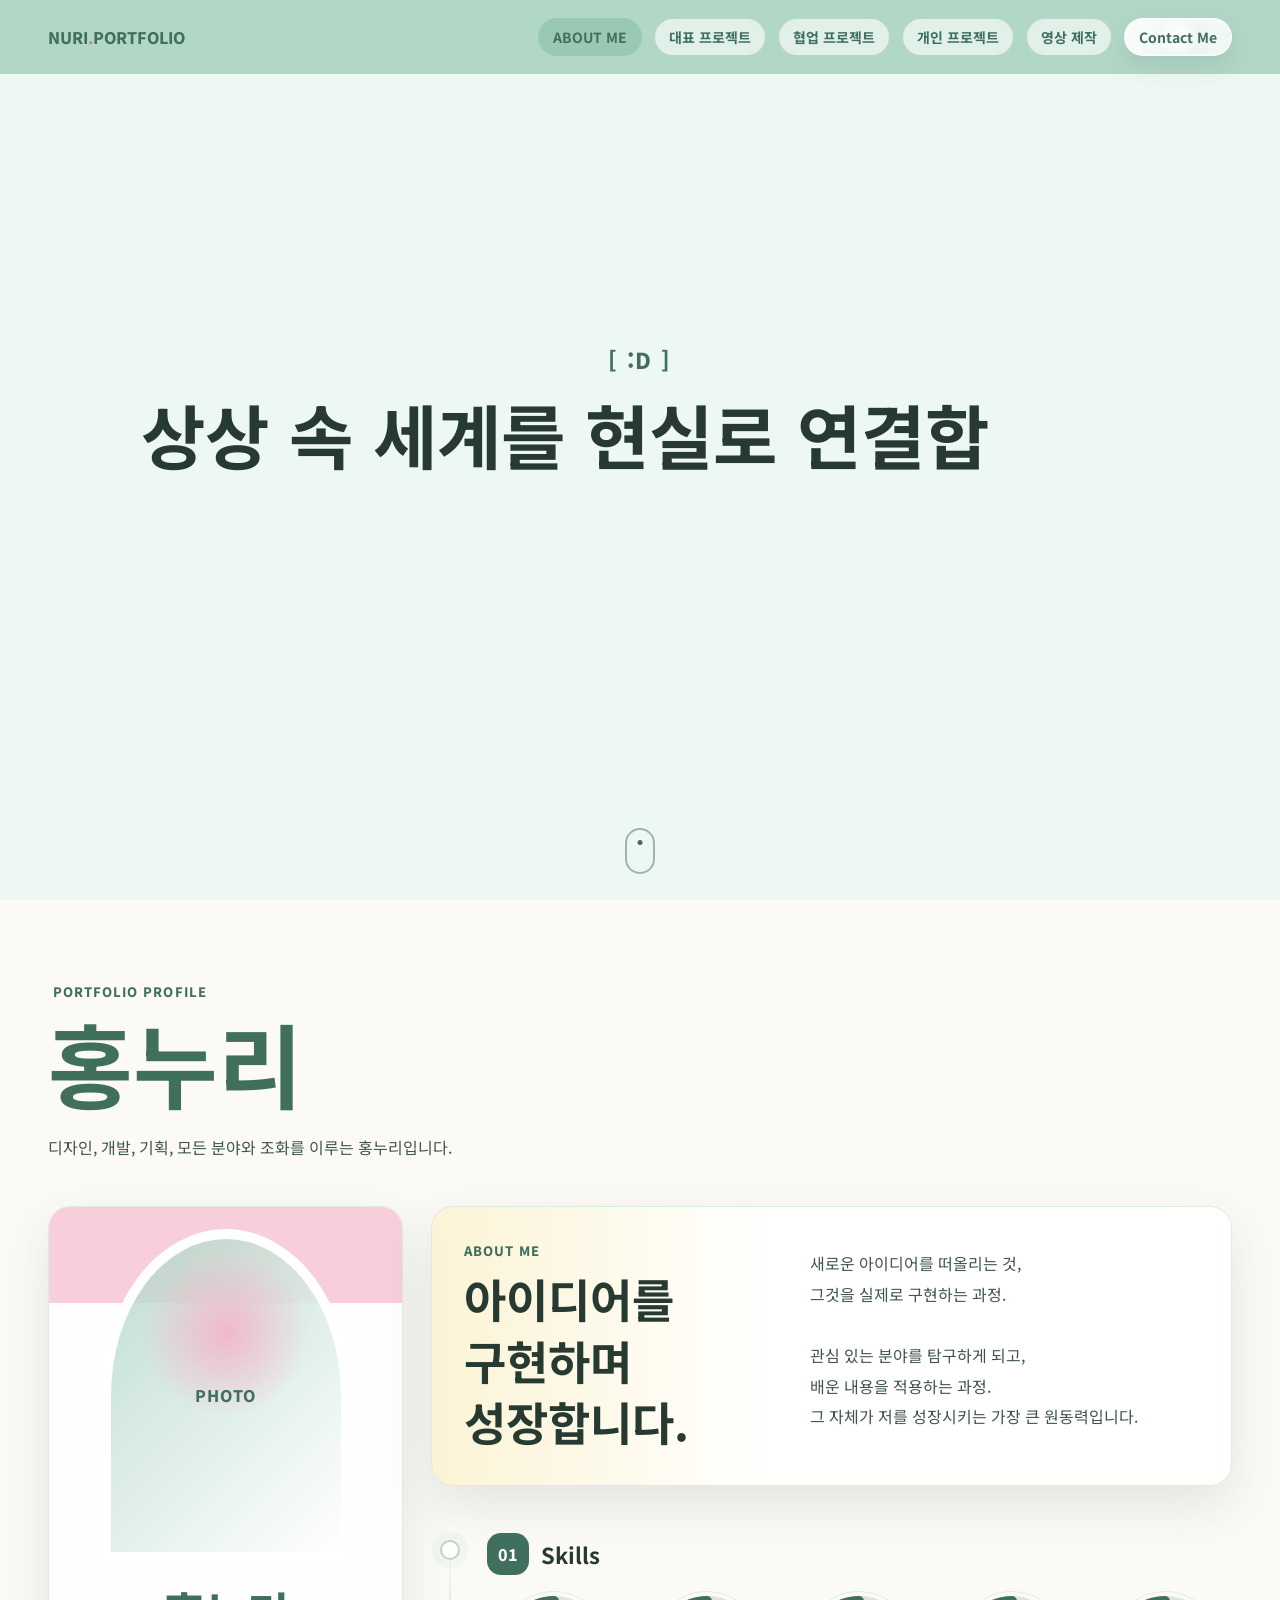
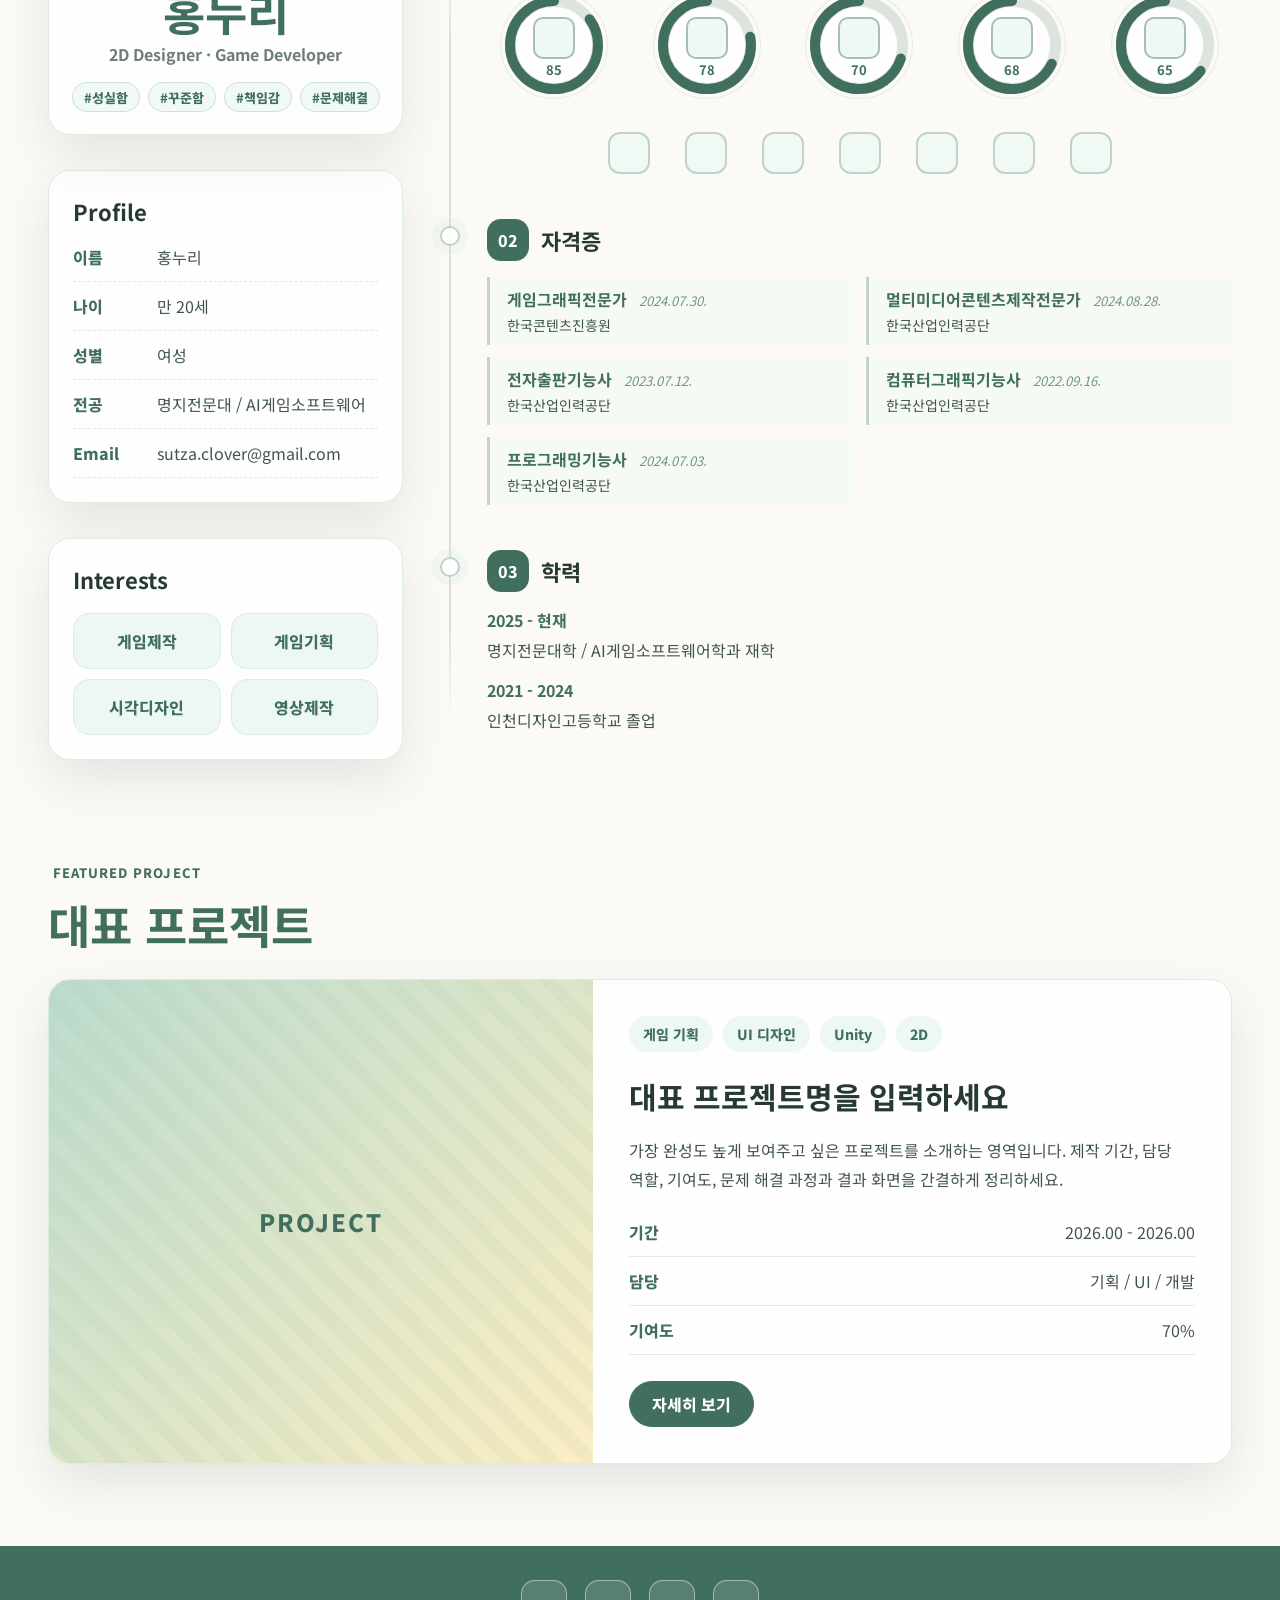
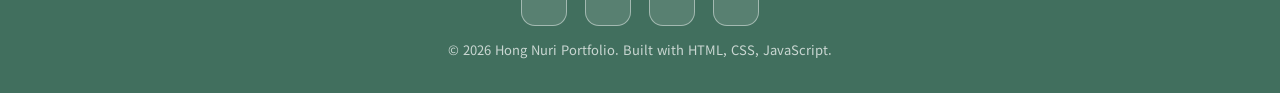
==== commit da499b5a: "Config_All" ====
--- a/index.html
+++ b/index.html
@@ -23,9 +23,9 @@
         <li><a href="aboutMe.html" class="about-link">ABOUT ME</a></li>
         <li><a href="#featured">대표 프로젝트</a></li>
         <li><a href="coopProject.html">협업 프로젝트</a></li>
-        <li><a href="solo.html">개인 프로젝트</a></li>
-        <li><a href="media.html">영상 및 디자인</a></li>
-        <li><a href="contact.html" class="contact-shine">Contact Me</a></li>
+        <li><a href="Single-Project.html">개인 프로젝트</a></li>
+        <li><a href="Edit-Design.html">영상 제작</a></li>
+        <li><a href="ContactMe.html" class="contact-shine">Contact Me</a></li>
       </ul>
     </nav>
   </header>
@@ -98,8 +98,8 @@
               <h2>아이디어를 구현하며 성장합니다.</h2>
             </div>
             <p>
-              <!-- 새로운 아이디어를 떠올리는 것,<br/> 그것을 실제로 구현하는 과정.<br/><br/> -->
-              아이디어 구현보다 중요한 것은 과정입니다.<br/><br/>
+              새로운 아이디어를 떠올리는 것,<br/> 그것을 실제로 구현하는 과정.<br/><br/>
+              <!-- 아이디어 구현보다 중요한 것은 과정입니다.<br/><br/> -->
 
               관심 있는 분야를 탐구하게 되고,<br/>배운 내용을 적용하는 과정.<br/>그 자체가 저를 성장시키는 가장 큰 원동력입니다.<br/>
             </p>
@@ -288,7 +288,8 @@
       <h2 id="modal-title">대표 프로젝트 상세</h2>
       <p>
         이곳에는 대표 프로젝트의 기획 의도, 제작 과정, 본인이 맡은 역할, 문제 해결 경험,
-        결과 이미지와 회고를 정리하면 좋습니다.
+        결과 이미지와 회고를 정리하면 좋습니다. <br>
+        팀원 설명도 들어갑니다.
       </p>
     </div>
   </div>
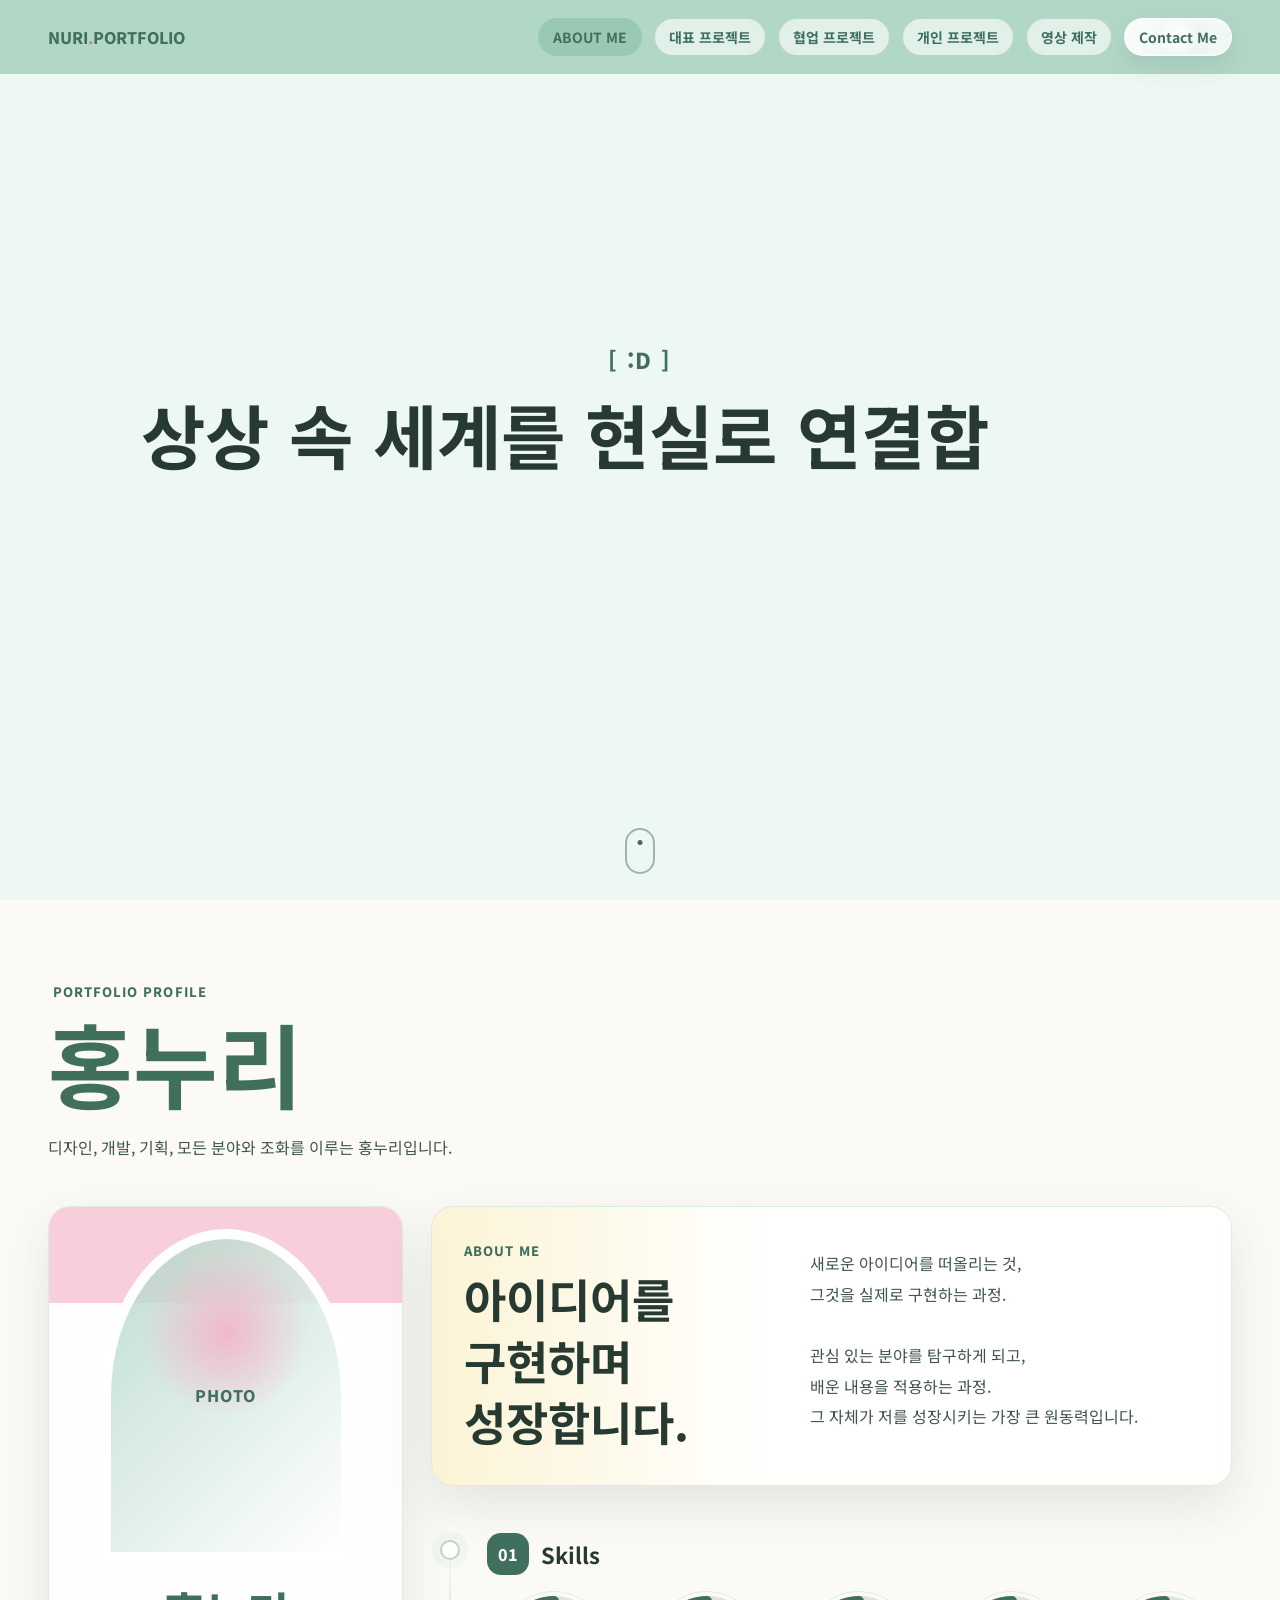
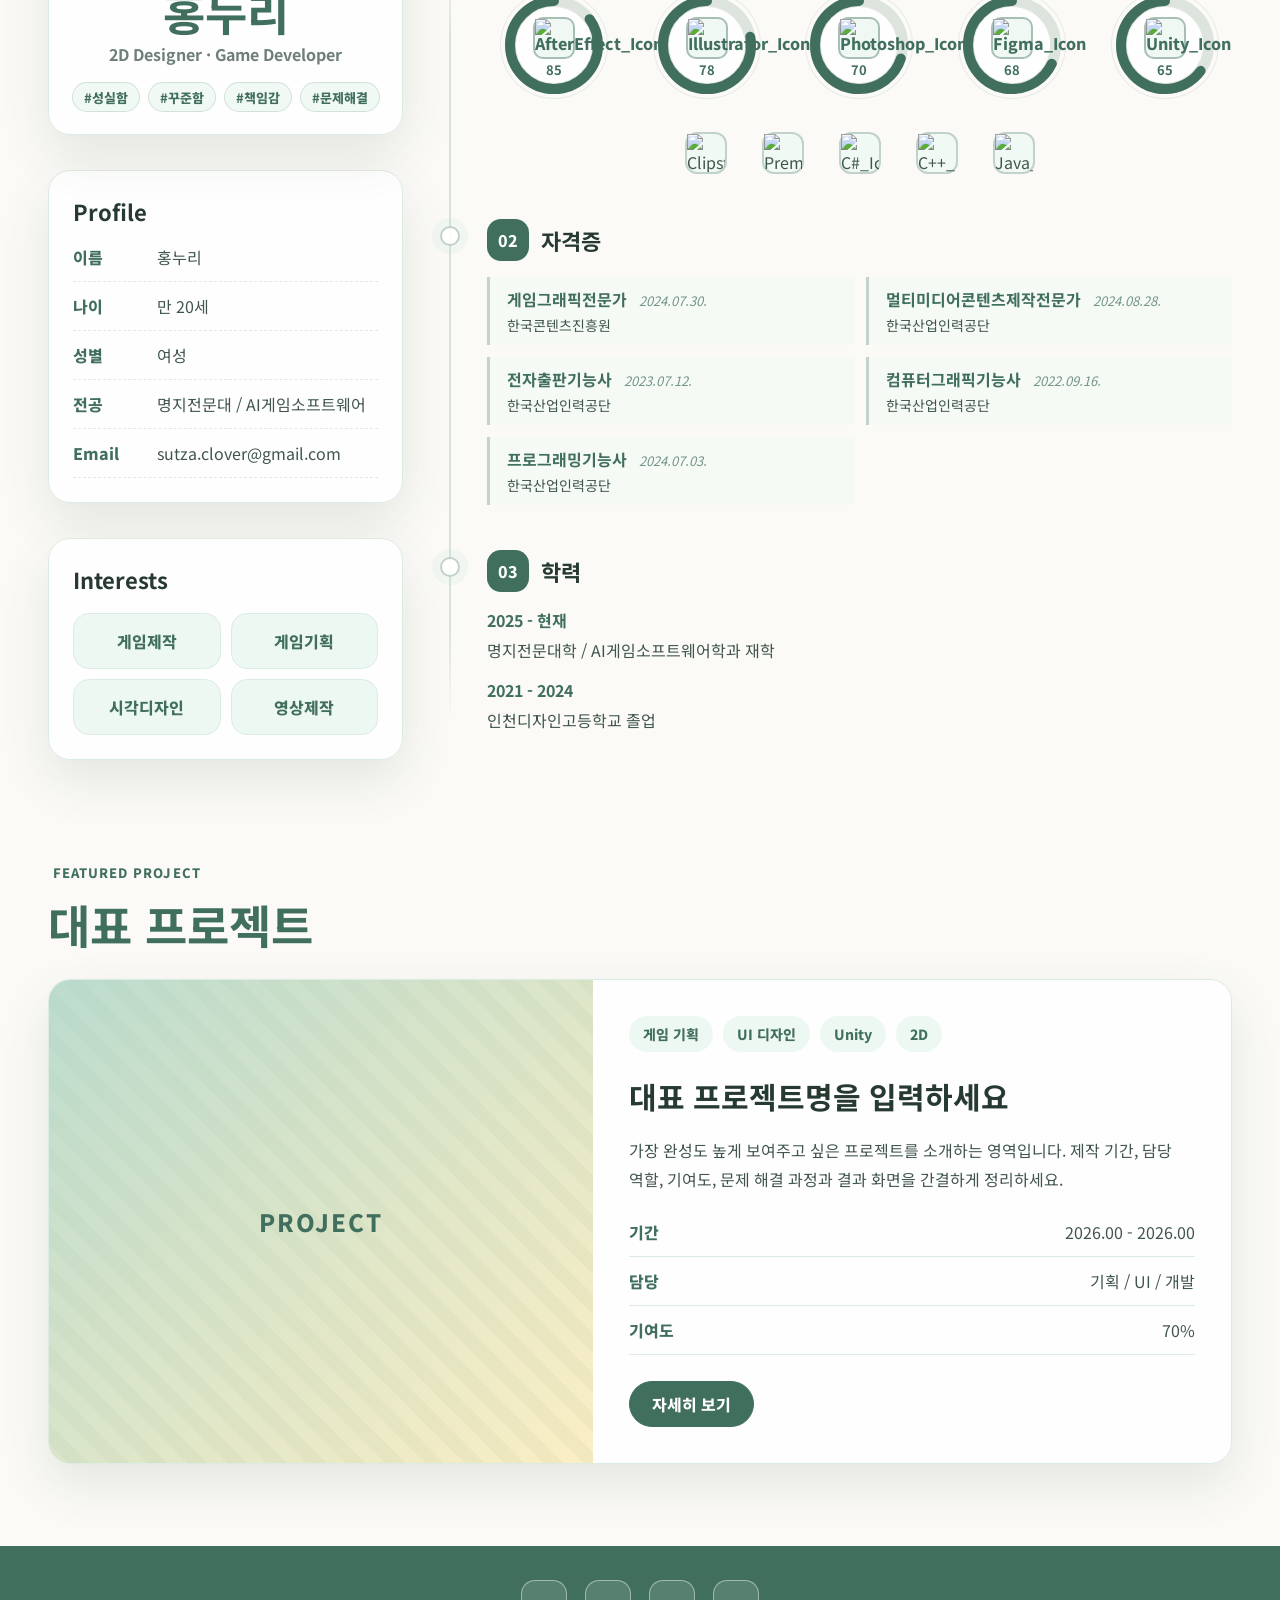
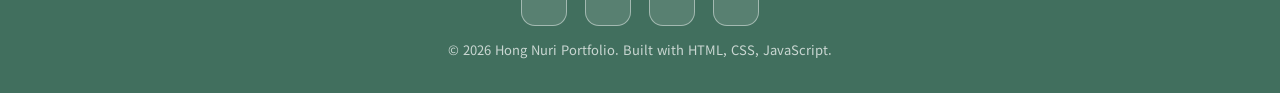
==== commit 3b72a741: "Add_Icon" ====
--- a/index.html
+++ b/index.html
@@ -118,7 +118,7 @@
                       <circle class="ring-track" cx="54" cy="54" r="44"></circle>
                       <circle class="ring-progress" cx="54" cy="54" r="44"></circle>
                     </svg>
-                    <span class="skill-icon"></span>
+                    <span class="skill-icon"><img src="Images/Ae.png" alt="AfterEffect_Icon"></span>
                     <b>85</b>
                   </div>
                 </div>
@@ -128,7 +128,7 @@
                       <circle class="ring-track" cx="54" cy="54" r="44"></circle>
                       <circle class="ring-progress" cx="54" cy="54" r="44"></circle>
                     </svg>
-                    <span class="skill-icon"></span>
+                    <span class="skill-icon"><img src="Images/Ai.png" alt="Illustrator_Icon"></span>
                     <b>78</b>
                   </div>
                 </div>
@@ -138,7 +138,7 @@
                       <circle class="ring-track" cx="54" cy="54" r="44"></circle>
                       <circle class="ring-progress" cx="54" cy="54" r="44"></circle>
                     </svg>
-                    <span class="skill-icon"></span>
+                    <span class="skill-icon"><img src="Images/Ps.png" alt="Photoshop_Icon"></span>
                     <b>70</b>
                   </div>
                 </div>
@@ -148,7 +148,7 @@
                       <circle class="ring-track" cx="54" cy="54" r="44"></circle>
                       <circle class="ring-progress" cx="54" cy="54" r="44"></circle>
                     </svg>
-                    <span class="skill-icon"></span>
+                    <span class="skill-icon"><img src="Images/Fig.png" alt="Figma_Icon"></span>
                     <b>68</b>
                   </div>
                 </div>
@@ -158,19 +158,19 @@
                       <circle class="ring-track" cx="54" cy="54" r="44"></circle>
                       <circle class="ring-progress" cx="54" cy="54" r="44"></circle>
                     </svg>
-                    <span class="skill-icon"></span>
+                    <span class="skill-icon"><img src="Images/Unity.png" alt="Unity_Icon"></span>
                     <b>65</b>
                   </div>
                 </div>
               </div>
               <div class="skill-icon-row" aria-label="보조 프로그램 아이콘">
-                <span class="tool-icon"></span>
-                <span class="tool-icon"></span>
-                <span class="tool-icon"></span>
-                <span class="tool-icon"></span>
-                <span class="tool-icon"></span>
-                <span class="tool-icon"></span>
-                <span class="tool-icon"></span>
+                <span class="tool-icon"><img src="Images/Clip.png" alt="Clipstudio_Icon"></span>
+                <span class="tool-icon"><img src="Images/Pr.png" alt="Premiere_Icon"></span>
+                <span class="tool-icon"><img src="Images/C샵.png" alt="C#_Icon"></span>
+                <span class="tool-icon"><img src="Images/C++.png" alt="C++_Icon"></span>
+                <span class="tool-icon"><img src="Images/Java.png" alt="Java_Icon"></span>
+                <!-- <span class="tool-icon"></span>
+                <span class="tool-icon"></span> -->
               </div>
             </article>
 
--- a/style.css
+++ b/style.css
@@ -18,6 +18,18 @@
 
 * {
   box-sizing: border-box;
+}
+
+.visually-hidden {
+  position: absolute;
+  width: 1px;
+  height: 1px;
+  padding: 0;
+  margin: -1px;
+  overflow: hidden;
+  clip: rect(0 0 0 0);
+  white-space: nowrap;
+  border: 0;
 }
 
 ::selection {
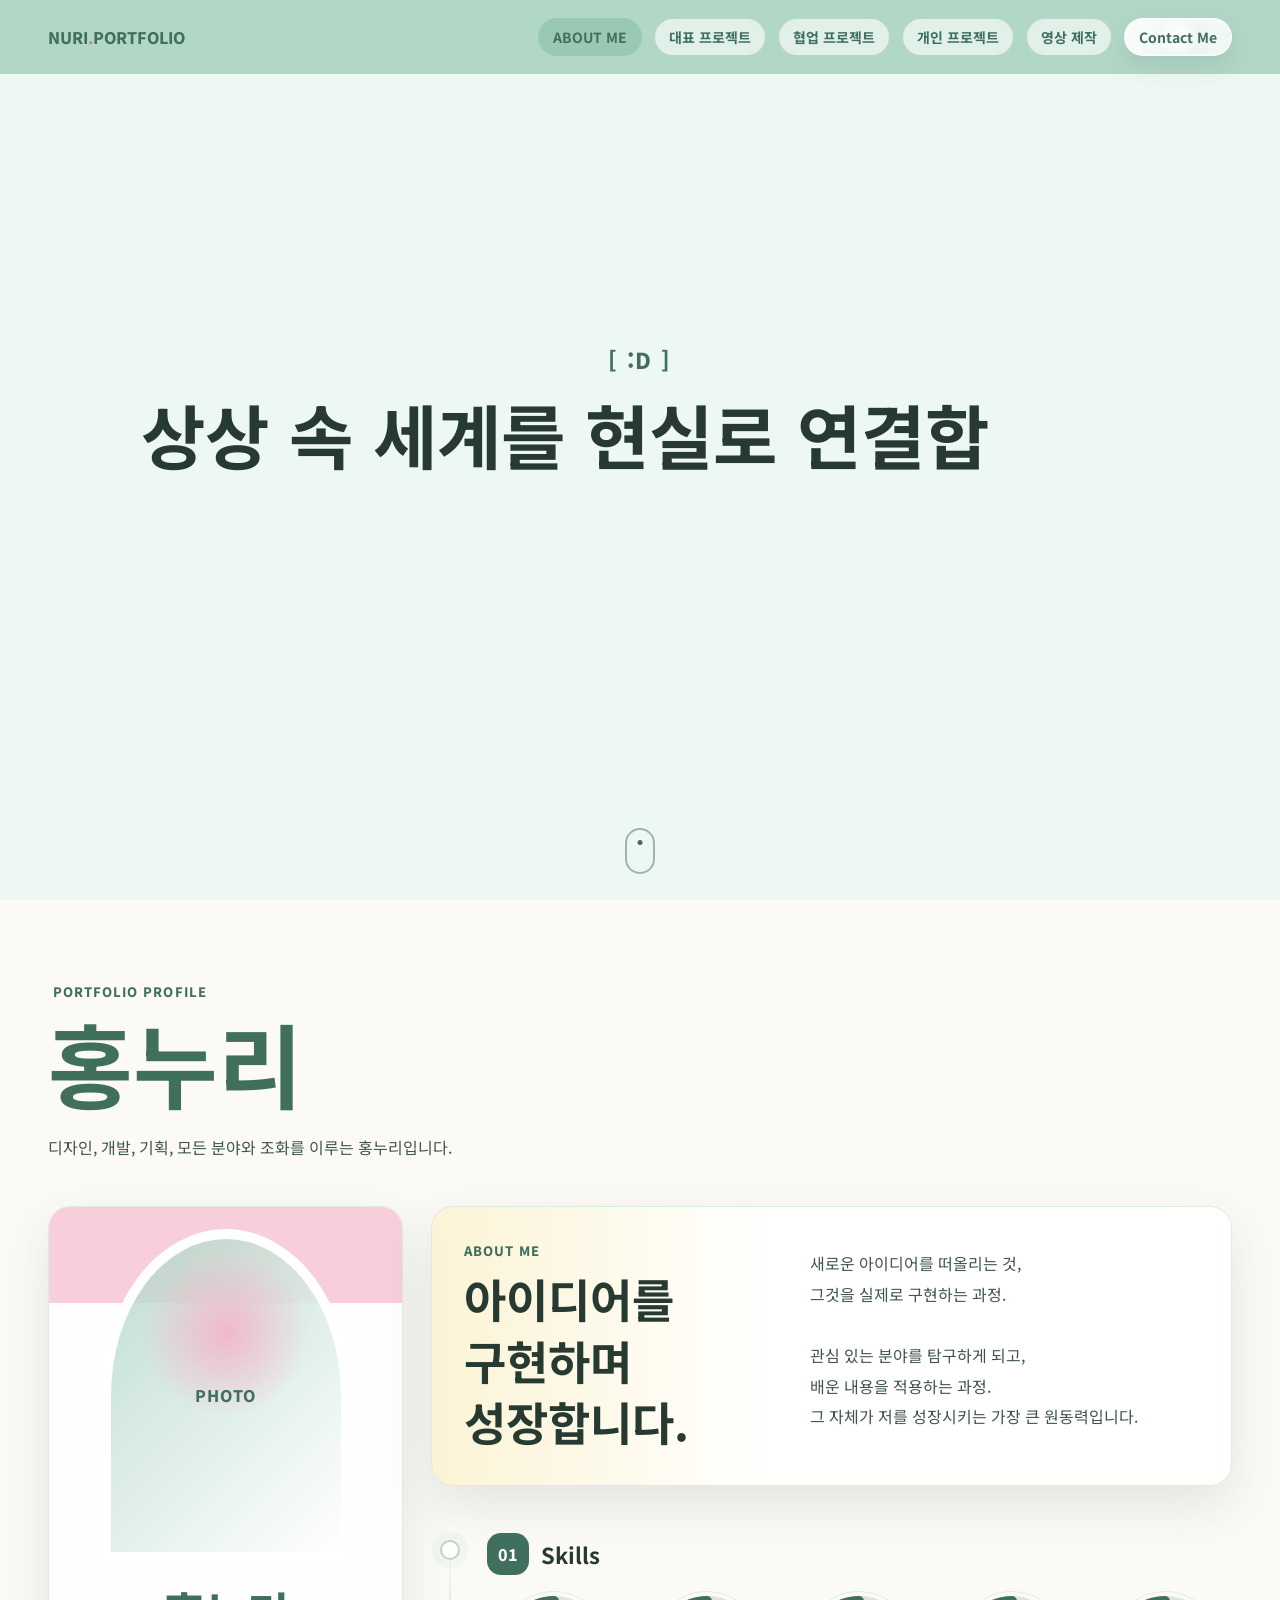
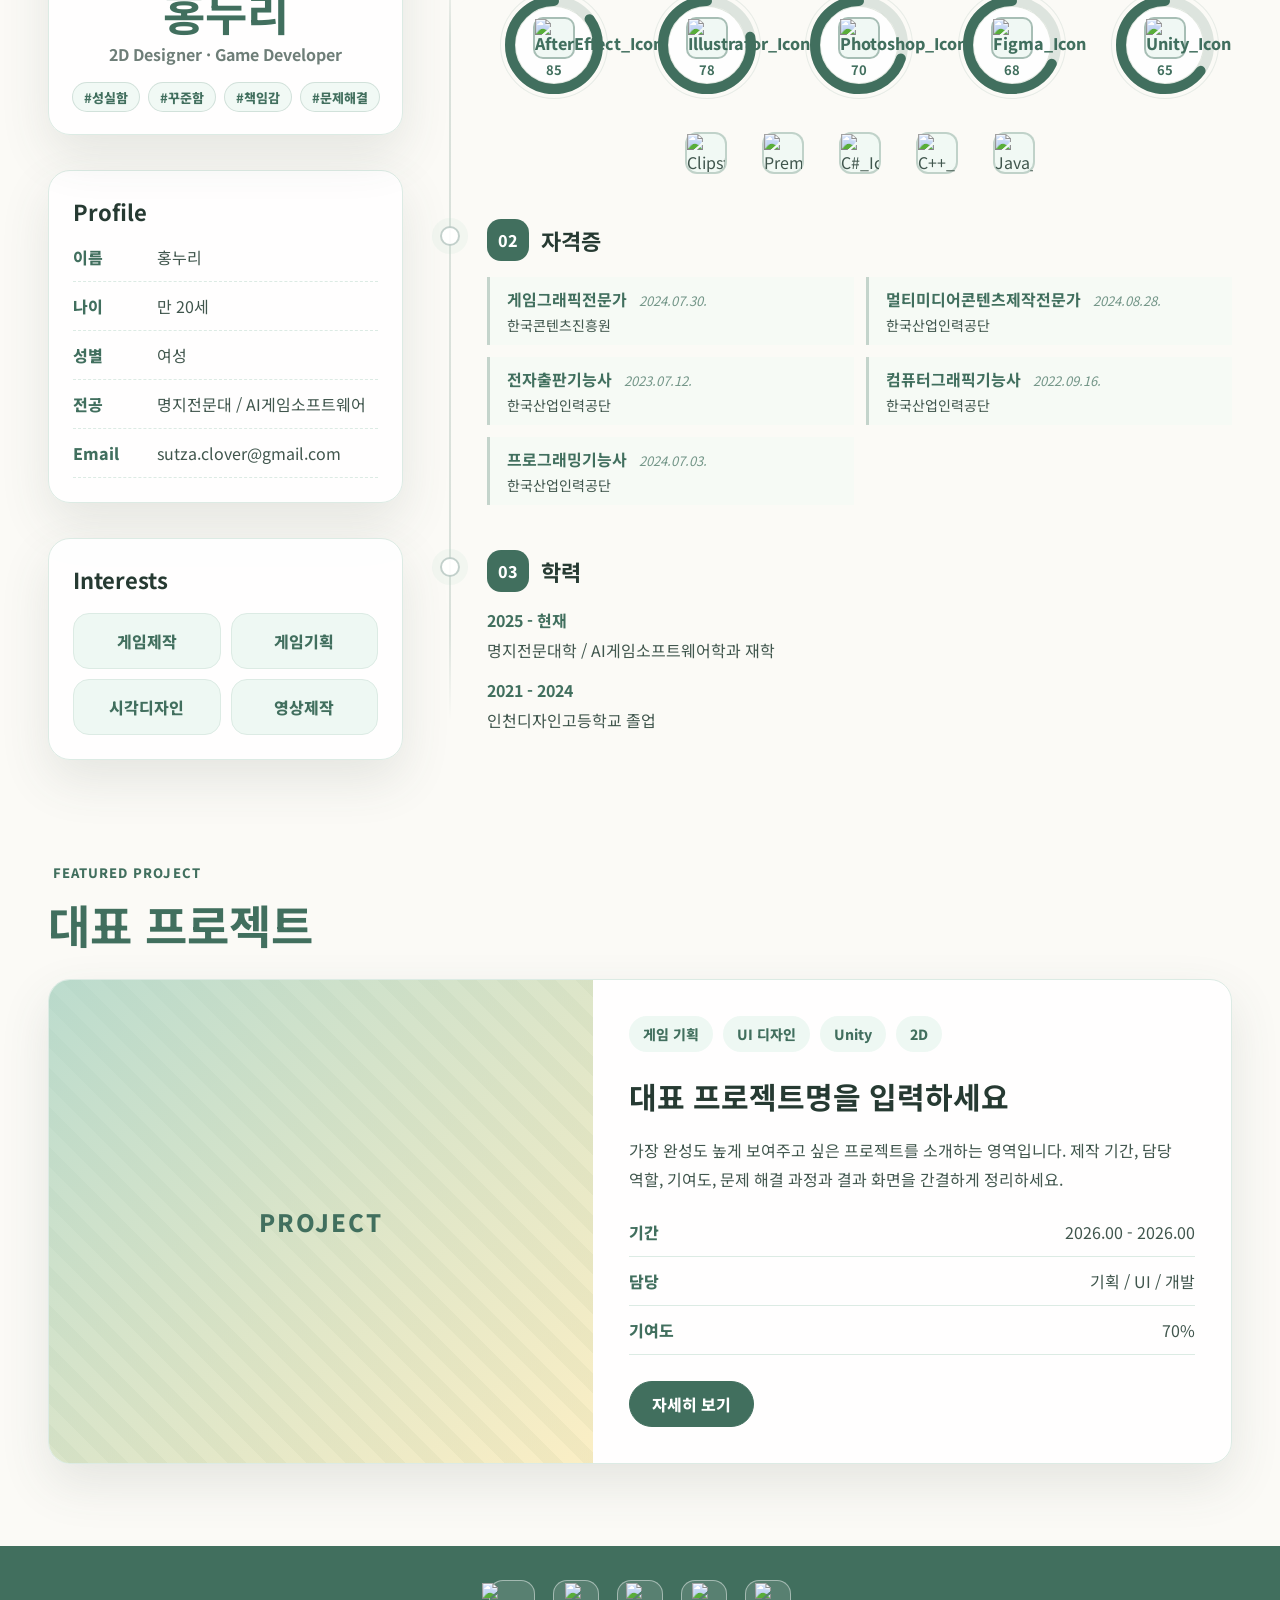
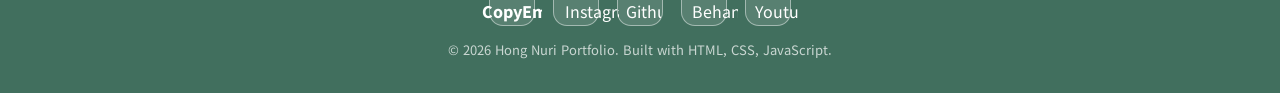
==== commit 7d1d8e57: "Add_FooterIcon" ====
--- a/index.html
+++ b/index.html
@@ -273,10 +273,11 @@
 
   <footer class="footer">
     <div class="footer-icons" aria-label="연락 링크">
-      <button class="footer-icon copy-email" type="button" data-email="your-email@example.com" aria-label="이메일 복사"></button>
-      <a class="footer-icon" href="#" aria-label="링크 1"></a>
-      <a class="footer-icon" href="#" aria-label="링크 2"></a>
-      <a class="footer-icon" href="#" aria-label="링크 3"></a>
+      <button class="footer-icon copy-email" type="button" data-email="sutza.clover@gmail.com" aria-label="이메일 복사"><img src="Images/Email-16.png" alt="CopyEmail" id="footer-icons"></button>
+      <a class="footer-icon" href="https://www.instagram.com/_hongnuri" aria-label="링크 1"><img src="Images/Instagram.png" alt="Instagram" id="footer-icons"></a>
+      <a class="footer-icon" href="https://github.com/Momento0837" aria-label="링크 2"><img src="Images/Github.png" alt="Github" id="footer-icons"></a>
+      <a class="footer-icon" href="https://www.behance.net/b707ab7d" aria-label="링크 3"><img src="Images/Behance.png" alt="Behance" id="footer-icons"></a>
+      <a class="footer-icon" href="https://www.youtube.com/@Momento_0837/" aria-label="링크 3"><img src="Images/Youtube.png" alt="Youtube" id="footer-icons"></a>
     </div>
     <p class="copy-message" aria-live="polite"></p>
     <p class="copyright">© 2026 Hong Nuri Portfolio. Built with HTML, CSS, JavaScript.</p>
--- a/style.css
+++ b/style.css
@@ -998,6 +998,11 @@
   background: rgba(255, 255, 255, 0.12);
   cursor: pointer;
   transition: transform 0.2s ease, background 0.2s ease, box-shadow 0.2s ease;
+}
+
+#footer-icons{
+  width: 70%;
+  height: auto;
 }
 
 .footer-icon:hover {
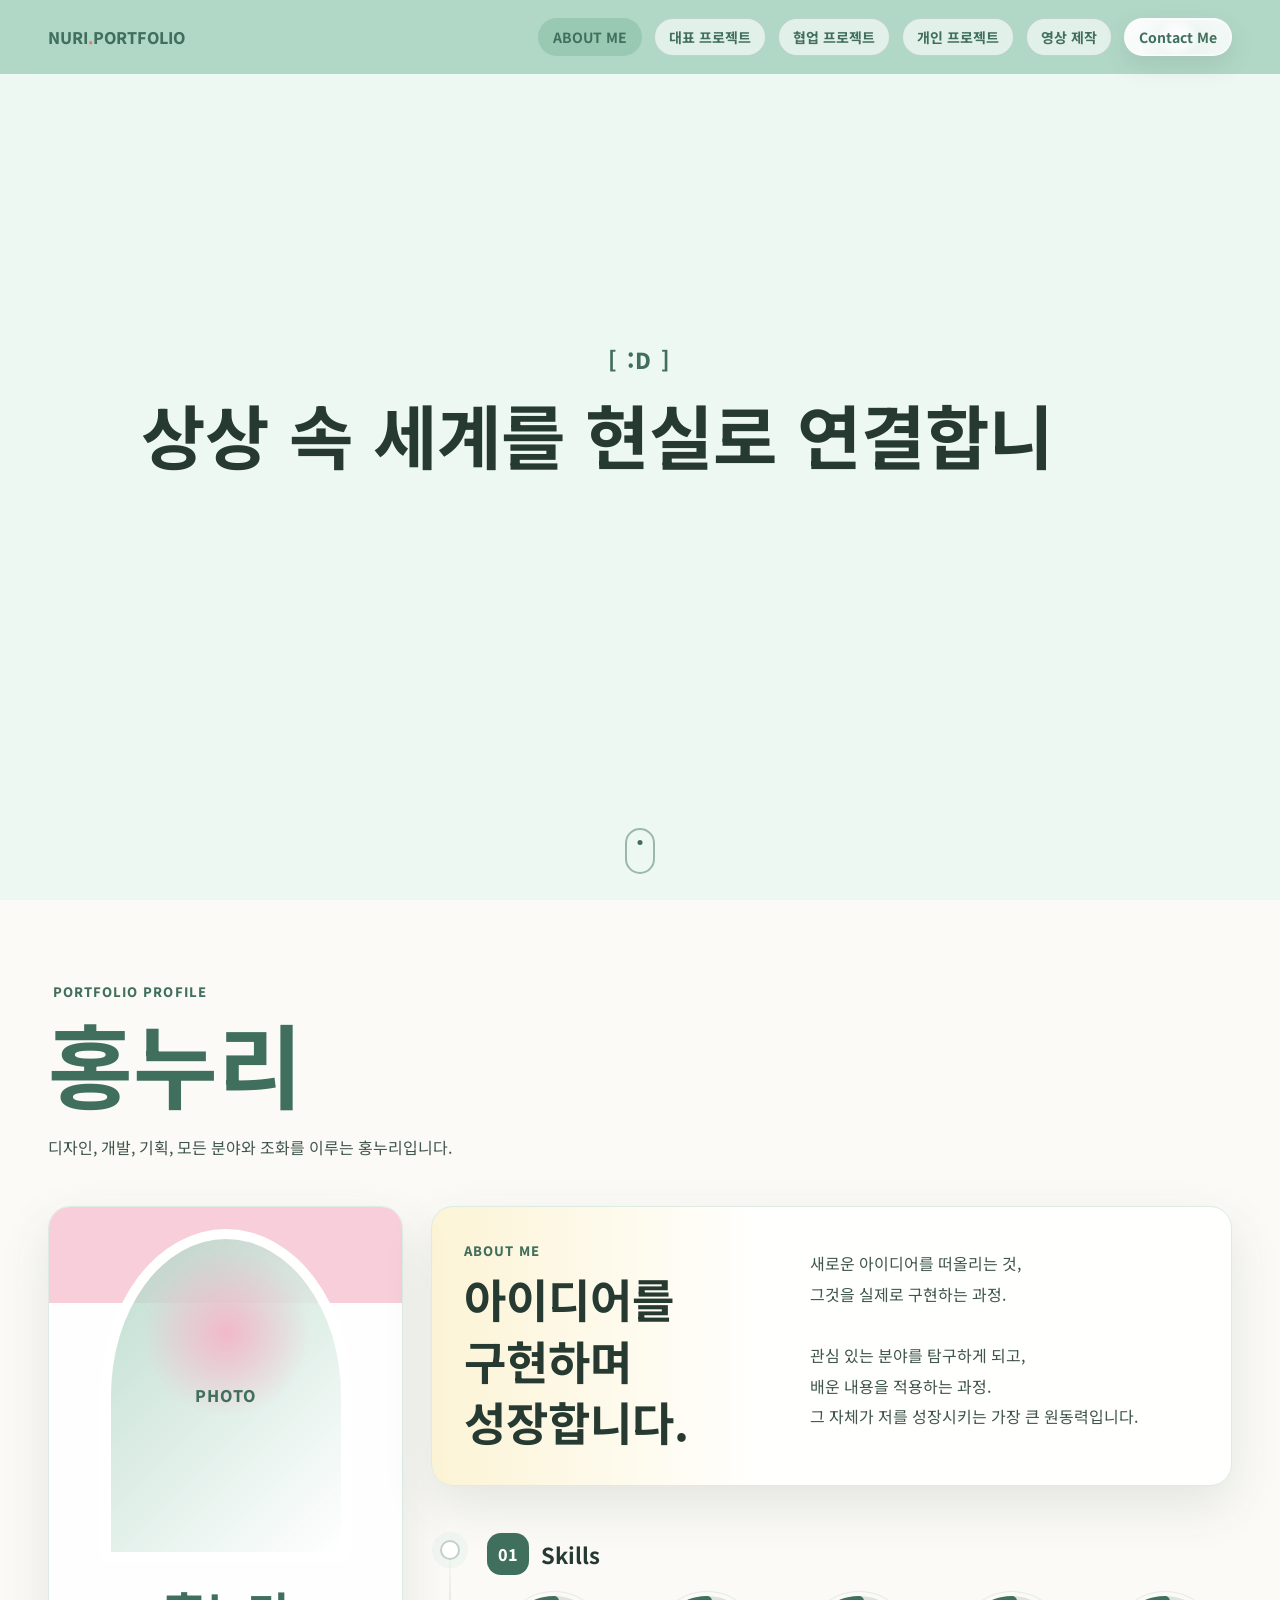
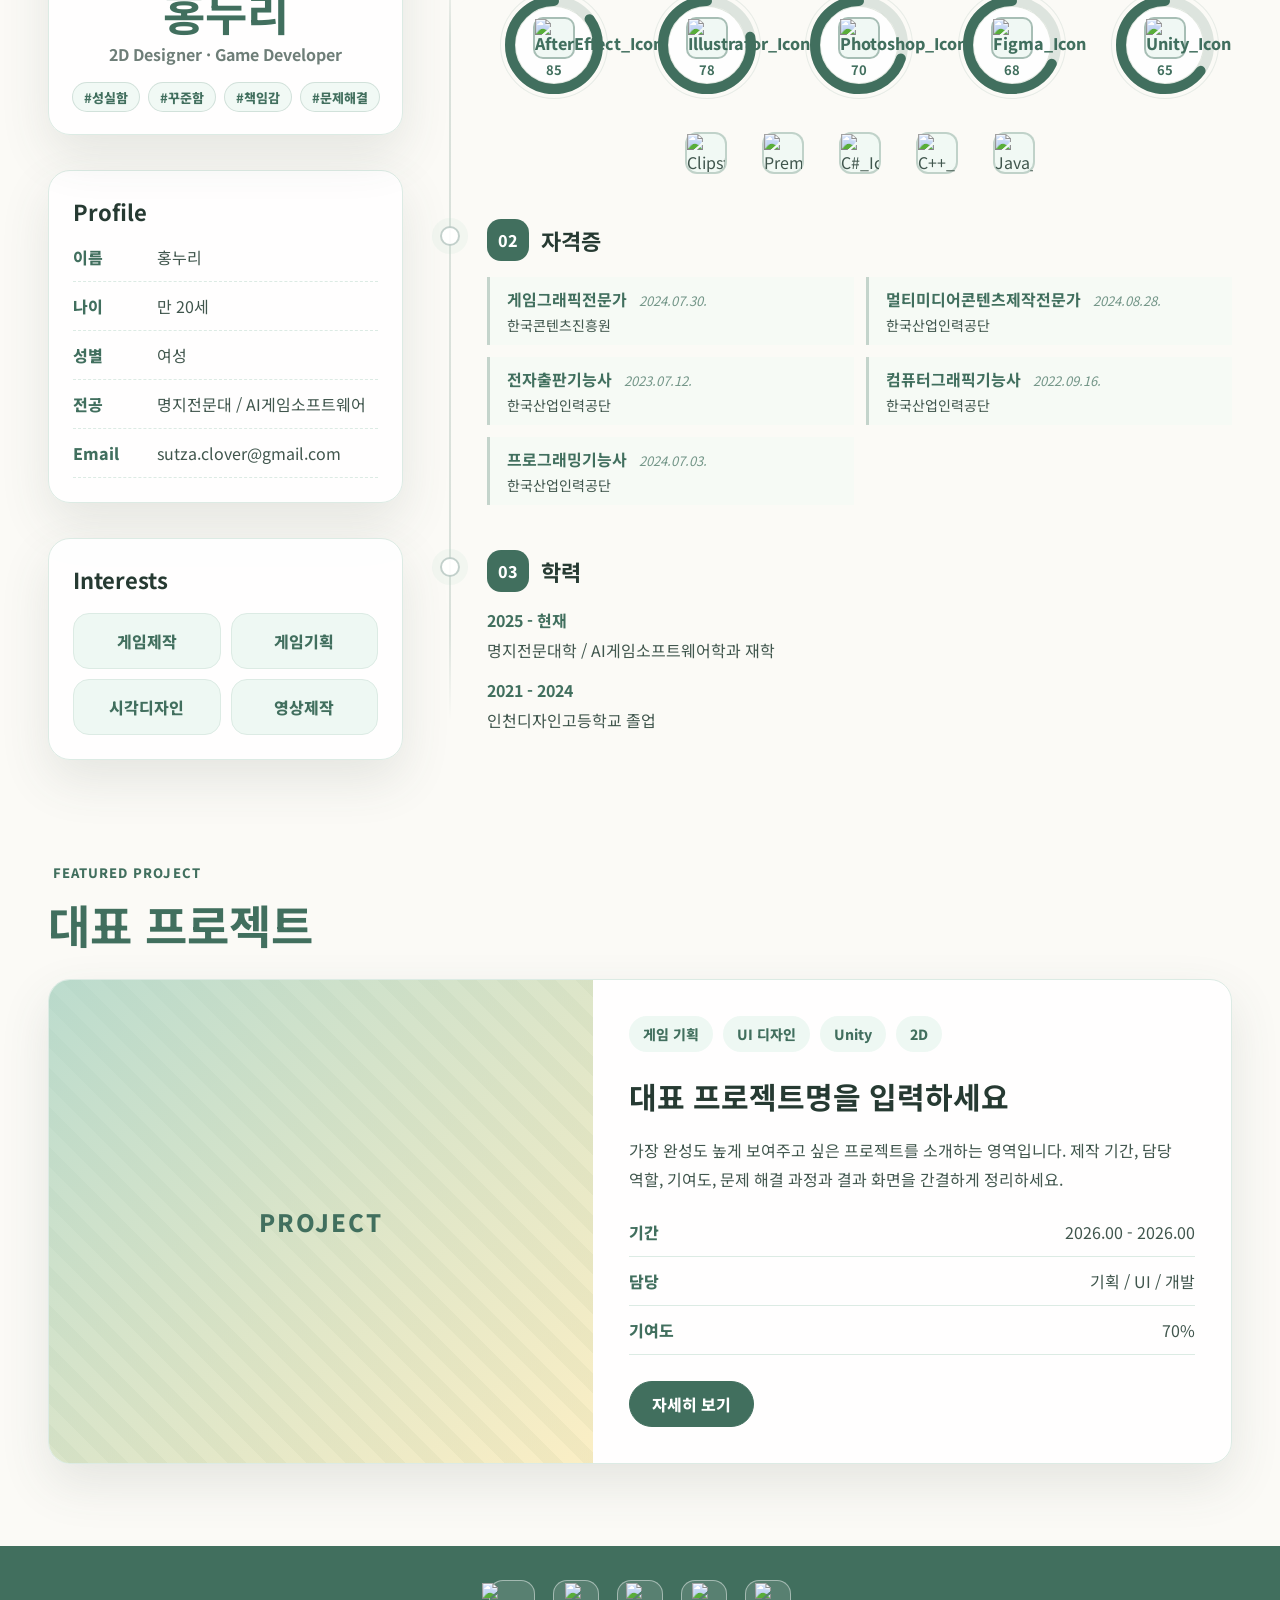
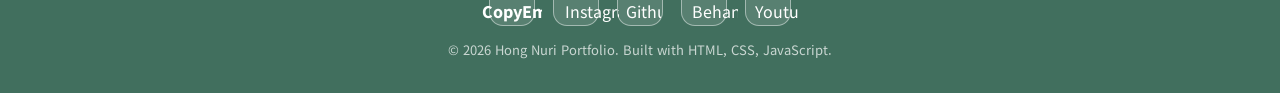
==== commit 0f285ab4: "Config_pageName" ====
--- a/index.html
+++ b/index.html
@@ -3,7 +3,7 @@
 <head>
   <meta charset="UTF-8" />
   <meta name="viewport" content="width=device-width, initial-scale=1.0" />
-  <title>홍누리 Portfolio</title>
+  <title>NURI.PORTFOLIO</title>
   <link rel="stylesheet" href="style.css" />
   <script src="script.js" defer></script>
 </head>
